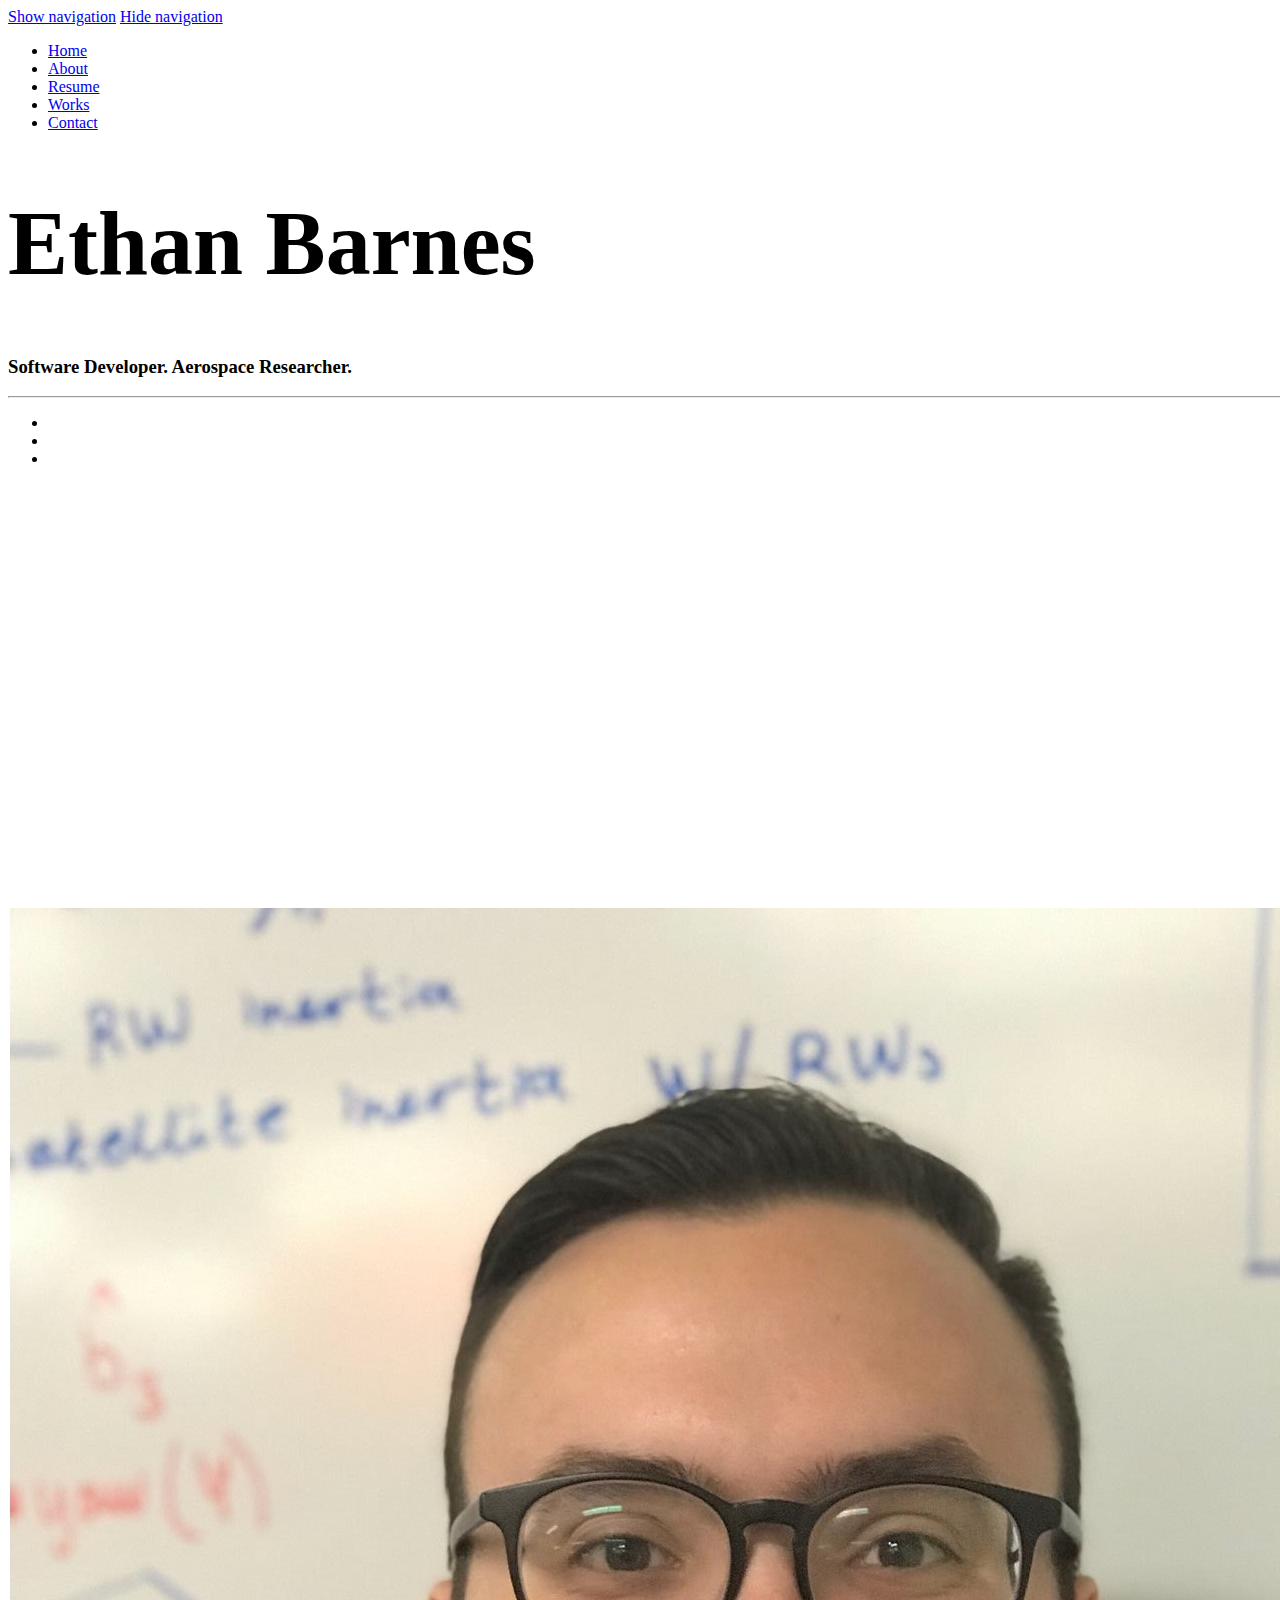
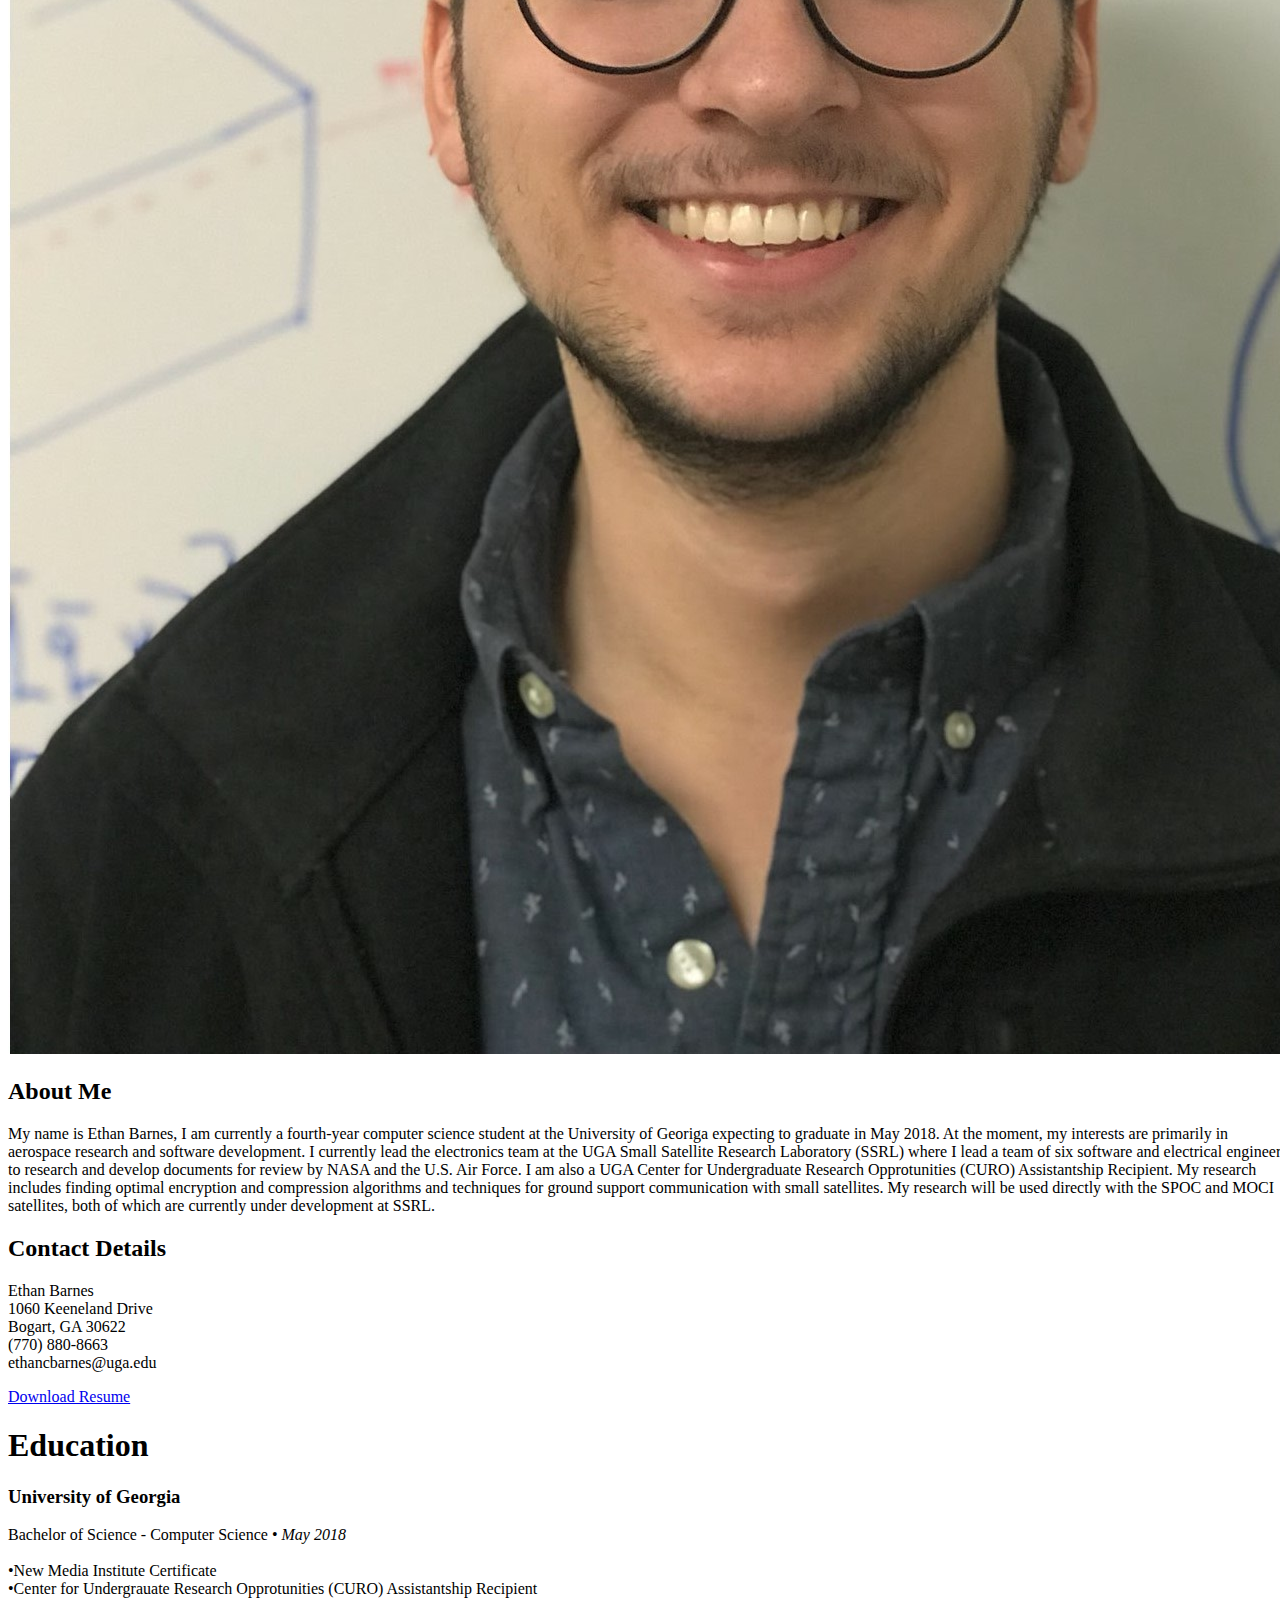
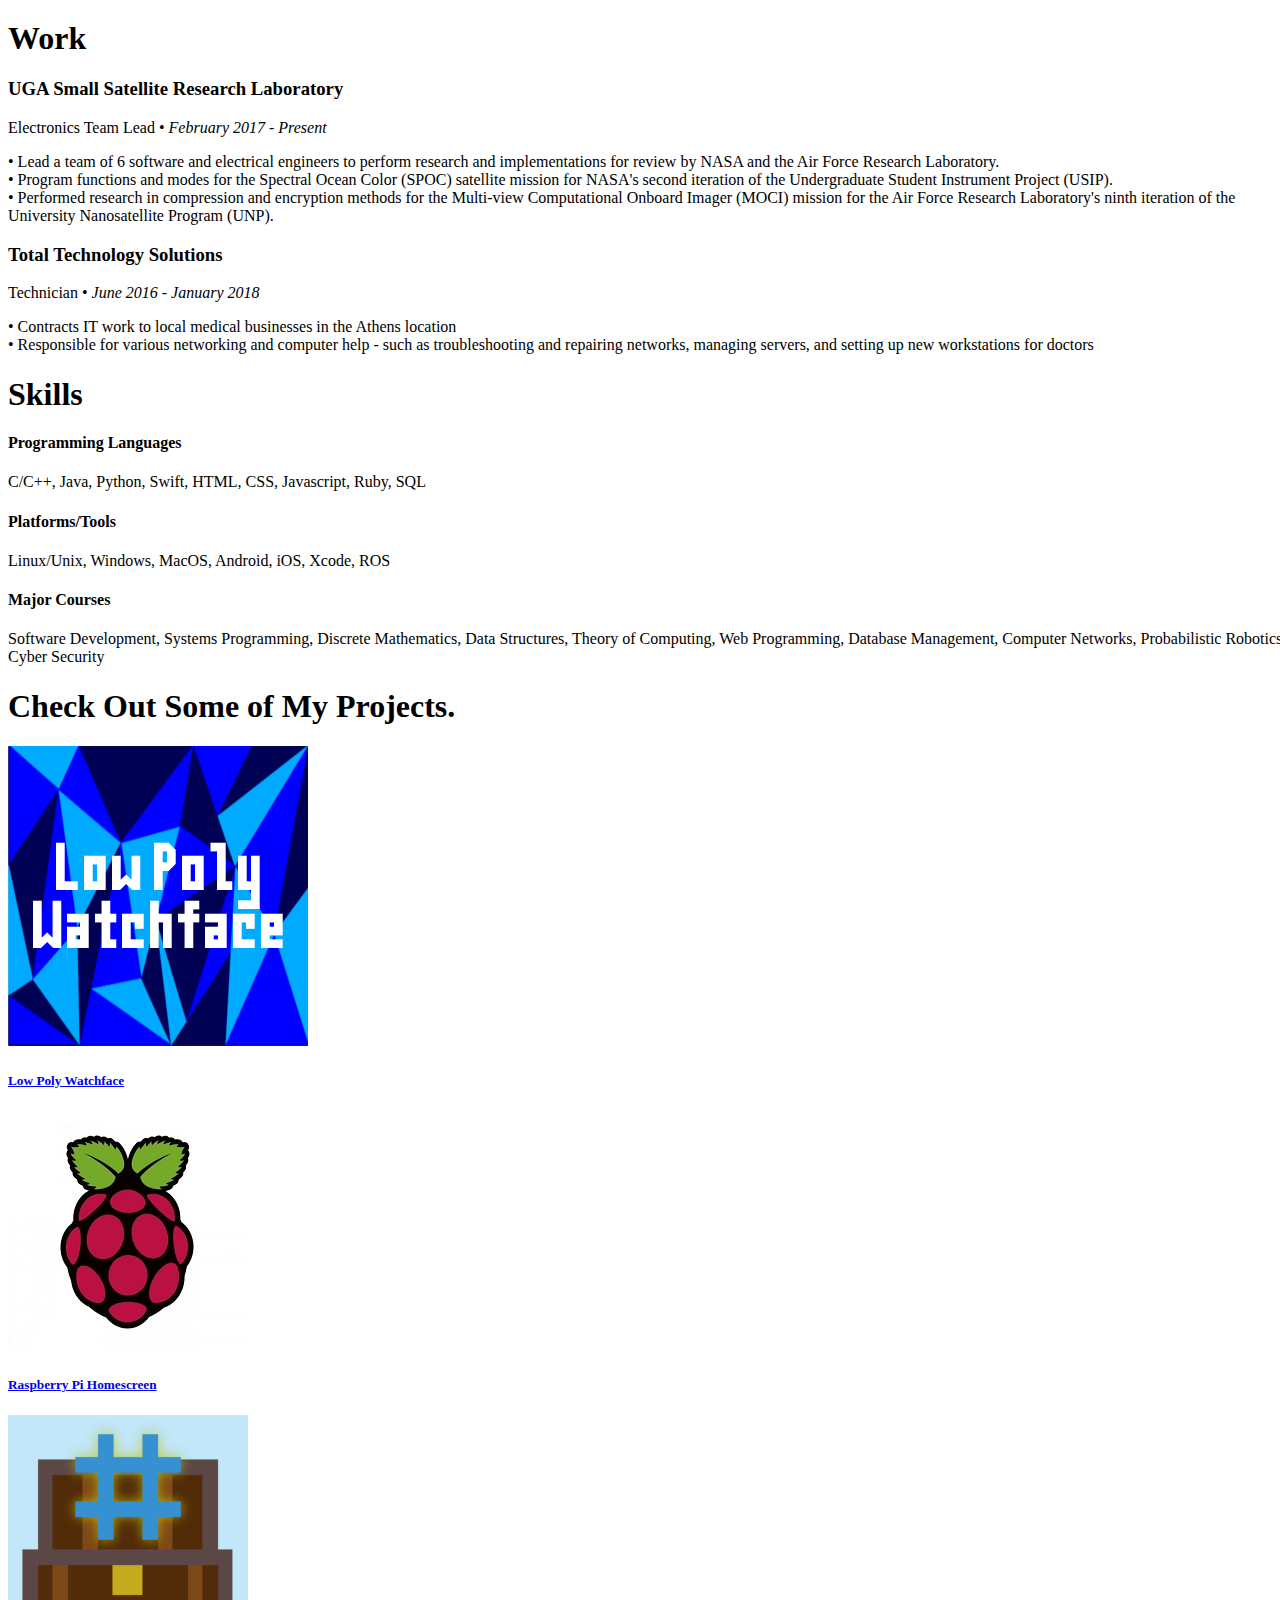
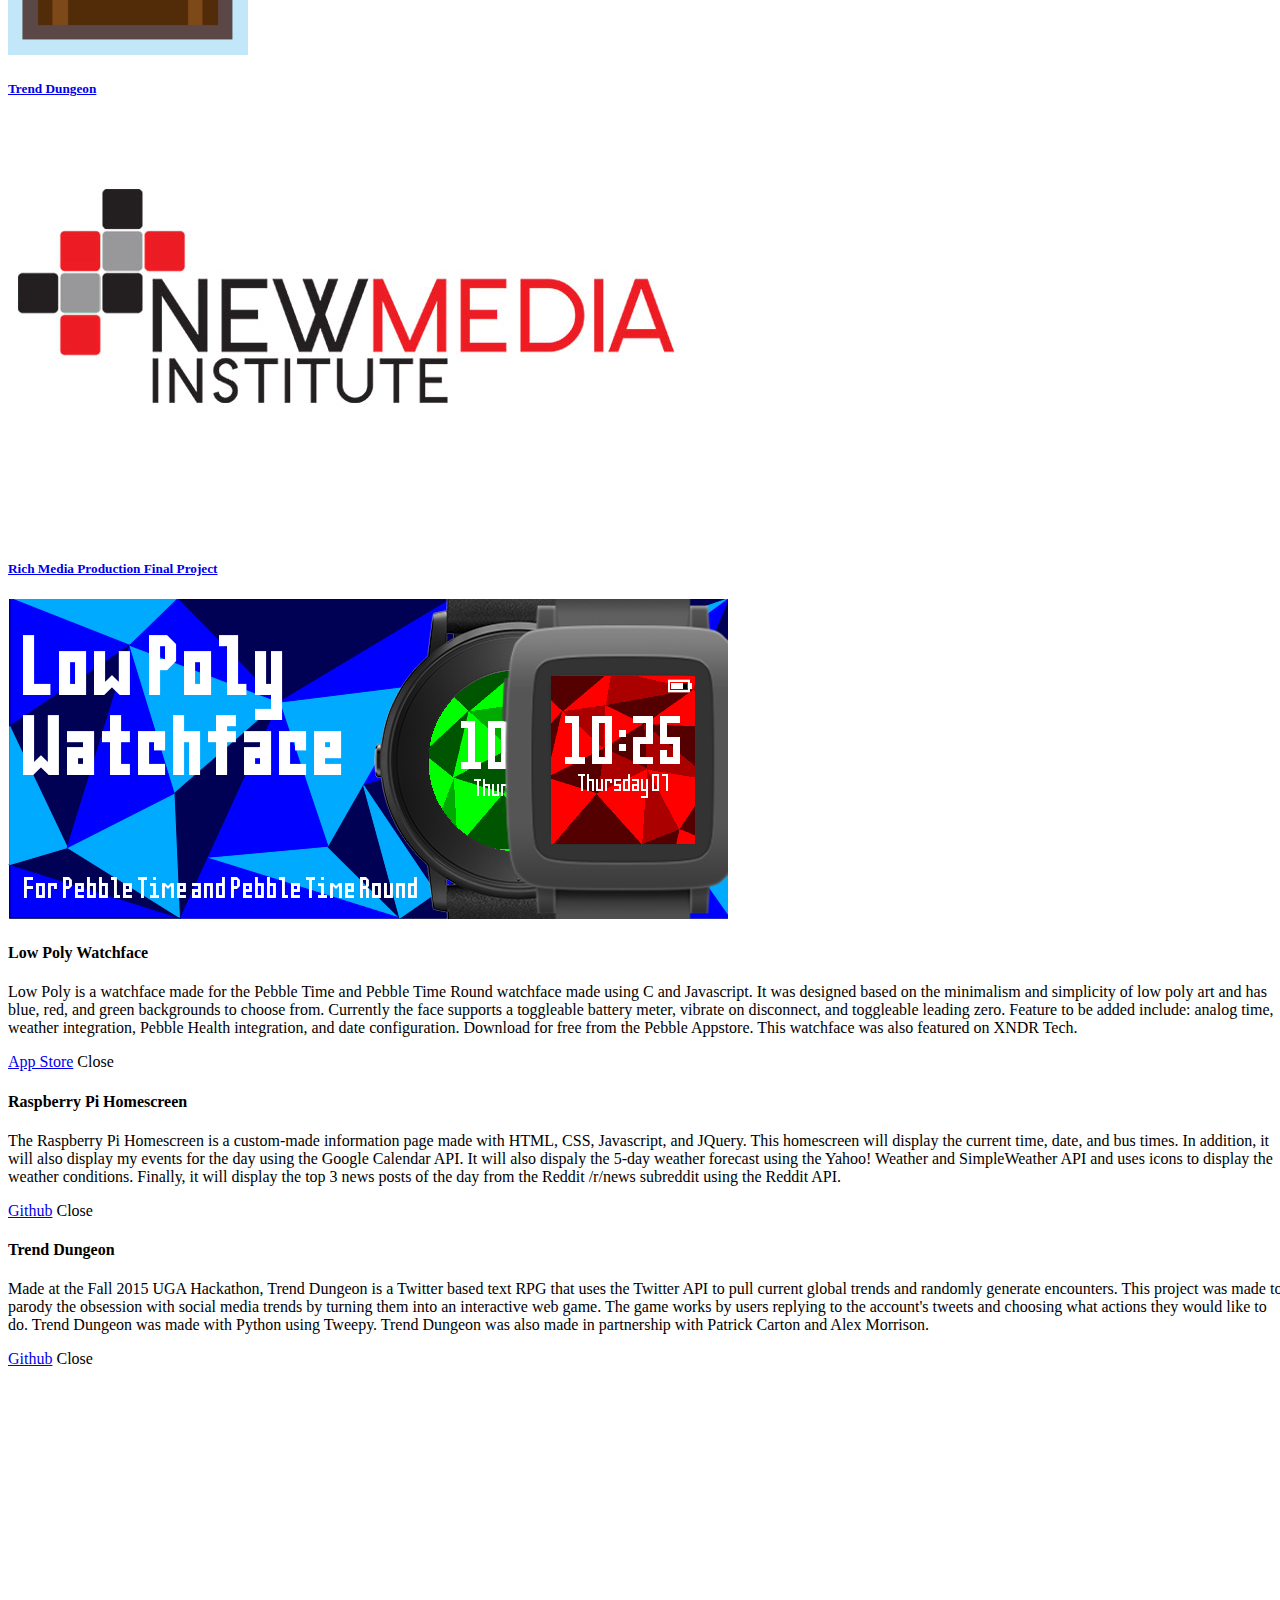
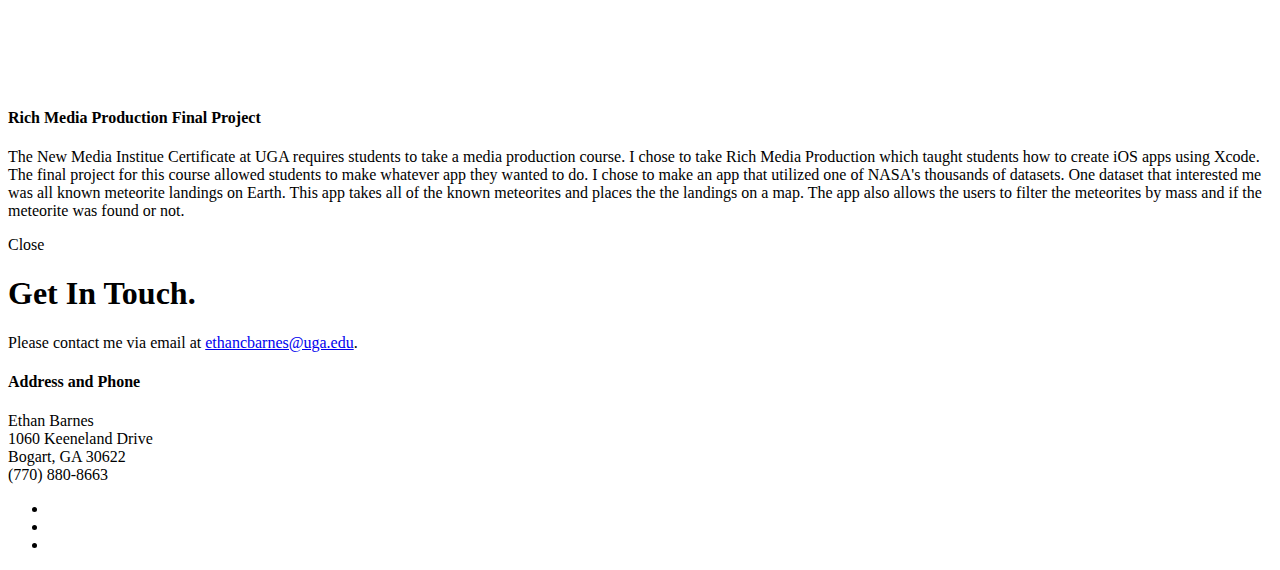
==== index.html @ 157773e0 "adding google analytics" ====
<!DOCTYPE html>
<!--[if lt IE 8 ]><html class="no-js ie ie7" lang="en"> <![endif]-->
<!--[if IE 8 ]><html class="no-js ie ie8" lang="en"> <![endif]-->
<!--[if (gte IE 8)|!(IE)]><!--><html class="no-js" lang="en"> <!--<![endif]-->
<head>
    <!-- Global site tag (gtag.js) - Google Analytics -->
    <script async src="https://www.googletagmanager.com/gtag/js?id=UA-74401027-2"></script>
    <script>
      window.dataLayer = window.dataLayer || [];
      function gtag(){dataLayer.push(arguments);}
      gtag('js', new Date());

      gtag('config', 'UA-74401027-2');

   <!--- Basic Page Needs
   ================================================== -->
   <meta charset="utf-8">
	<title>Ethan Barnes</title>
	<meta name="description" content="">
	<meta name="author" content="">

   <!-- Mobile Specific Metas
   ================================================== -->
	<meta name="viewport" content="width=device-width, initial-scale=1, maximum-scale=1">

	<!-- CSS
    ================================================== -->
   <link rel="stylesheet" href="css/default.css">
	<link rel="stylesheet" href="css/layout.css">
   <link rel="stylesheet" href="css/media-queries.css">
   <link rel="stylesheet" href="css/magnific-popup.css">

   <!-- Script
   ================================================== -->
	<script src="js/modernizr.js"></script>

</head>

<body>

   <!-- Header
   ================================================== -->
   <header id="home">

      <nav id="nav-wrap">

         <a class="mobile-btn" href="#nav-wrap" title="Show navigation">Show navigation</a>
	      <a class="mobile-btn" href="#" title="Hide navigation">Hide navigation</a>

         <ul id="nav" class="nav">
            <li class="current"><a class="smoothscroll" href="#home">Home</a></li>
            <li><a class="smoothscroll" href="#about">About</a></li>
	         <li><a class="smoothscroll" href="#resume">Resume</a></li>
            <li><a class="smoothscroll" href="#portfolio">Works</a></li>
            <li><a class="smoothscroll" href="#contact">Contact</a></li>
         </ul> <!-- end #nav -->

      </nav> <!-- end #nav-wrap -->

      <div class="row banner">
         <div class="banner-text">
            <h1 class="responsive-headline">Ethan Barnes</h1>
            <h3>Software Developer. Aerospace Researcher. </h3>
            <hr />
            <ul class="social">
               <li><a href="https://www.facebook.com/ethan.barnes.77770"><i class="fa fa-facebook"></i></a></li>
               <li><a href="https://github.com/ethancbarnes"><i class="fa fa-github"></i></a></li>
               <li><a href="https://www.linkedin.com/in/ethancbarnes/"><i class="fa fa-linkedin"></i></a></li>
            </ul>
         </div>
      </div>

      <p class="scrolldown">
         <a class="smoothscroll" href="#about"><i class="icon-down-circle"></i></a>
      </p>

   </header> <!-- Header End -->


   <!-- About Section
   ================================================== -->
   <section id="about">

      <div class="row">

         <div class="three columns">

            <img class="profile-pic"  src="images/profilepic.jpg" alt="" />

         </div>

         <div class="nine columns main-col">

            <h2>About Me</h2>

            <p>My name is Ethan Barnes, I am currently a fourth-year computer science student at the University of Georiga expecting to graduate in May 2018. At the moment, my interests are primarily in aerospace research and software development. I currently lead the electronics team at the UGA Small Satellite Research Laboratory (SSRL) where I lead a team of six software and electrical engineers to research and develop documents for review by NASA and the U.S. Air Force. I am also a UGA Center for Undergraduate Research Opprotunities (CURO)  Assistantship Recipient. My research includes finding optimal encryption and compression algorithms and techniques for ground support communication with small satellites. My research will be used directly with the SPOC and MOCI satellites, both of which are currently under development at SSRL.
            </p>

            <div class="row">

               <div class="columns contact-details">

                  <h2>Contact Details</h2>
                  <p class="address">
						   <span>Ethan Barnes</span><br>
						   <span>1060 Keeneland Drive<br>
						         Bogart, GA 30622
                     </span><br>
						   <span>(770) 880-8663</span><br>
                     <span>ethancbarnes@uga.edu</span>
					   </p>

               </div>

               <div class="columns download">
                  <p>
                     <a href="images/Barnes_Resume.pdf" class="button"><i class="fa fa-download"></i>Download Resume</a>
                  </p>
               </div>

            </div> <!-- end row -->

         </div> <!-- end .main-col -->

      </div>

   </section> <!-- About Section End-->


   <!-- Resume Section
   ================================================== -->
   <section id="resume">

      <!-- Education
      ----------------------------------------------- -->
      <div class="row education">

         <div class="three columns header-col">
            <h1><span>Education</span></h1>
         </div>

         <div class="nine columns main-col">

            <div class="row item">

               <div class="twelve columns">

                  <h3>University of Georgia</h3>
                  <p class="info">Bachelor of Science - Computer Science <span>&bull;</span> <em class="date">May 2018</em>
                      <br><br><span>&bull;</span>New Media Institute Certificate
                      <br><span>&bull;</span>Center for Undergrauate Research Opprotunities (CURO) Assistantship Recipient</p>

               </div>

            </div> <!-- item end -->

            </div> <!-- item end -->

         </div> <!-- main-col end -->

      </div> <!-- End Education -->


      <!-- Work
      ----------------------------------------------- -->
      <div class="row work">

         <div class="three columns header-col">
            <h1><span>Work</span></h1>
         </div>

         <div class="nine columns main-col">

            <div class="row item">

               <div class="twelve columns">

                  <h3>UGA Small Satellite Research Laboratory</h3>
                  <p class="info">Electronics Team Lead <span>&bull;</span> <em class="date">February 2017 - Present</em></p>

                  <p>
                  <span>&bull;</span> Lead a team of 6 software and electrical engineers to perform research and implementations for review by NASA and the Air Force Research Laboratory.<br />
                  <span>&bull;</span> Program functions and modes for the Spectral Ocean Color (SPOC) satellite mission for NASA's second iteration of the Undergraduate Student Instrument Project (USIP).<br />
                  <span>&bull;</span> Performed research in compression and encryption methods for the Multi-view Computational Onboard Imager (MOCI) mission for the Air Force Research Laboratory's ninth iteration of the University Nanosatellite Program (UNP).<br />
                  </p>

               </div>

            </div> <!-- item end -->

            <div class="row item">

               <div class="twelve columns">

                  <h3>Total Technology Solutions</h3>
                  <p class="info">Technician <span>&bull;</span> <em class="date">June 2016 - January 2018</em></p>

                  <p>
                  <span>&bull;</span> Contracts IT work to local medical businesses in the Athens location<br />
                  <span>&bull;</span> Responsible for various networking and computer help - such as troubleshooting and repairing networks, managing servers, and setting up new workstations for doctors<br />
                  </p>

               </div>

            </div> <!-- item end -->

         </div> <!-- main-col end -->

      </div> <!-- End Work -->


      <!-- Skills
      ----------------------------------------------- -->
      <div class="row skill">

         <div class="three columns header-col">
            <h1><span>Skills</span></h1>
         </div>

         <div class="nine columns main-col">
             
             <h4>Programming Languages</h4>
             <p>C/C++, Java, Python, Swift, HTML, CSS, Javascript, Ruby, SQL</p>
             
             <h4>Platforms/Tools</h4>
             <p>Linux/Unix, Windows, MacOS, Android, iOS, Xcode, ROS</p>
             
             <h4>Major Courses</h4>
             <p>Software Development, Systems Programming, Discrete Mathematics, Data Structures, Theory of Computing, Web Programming, Database Management, Computer Networks, Probabilistic Robotics, Cyber Security</p>
             
          </div> <!-- main-col end -->

      </div> <!-- End skills -->

   </section> <!-- Resume Section End-->


   <!-- Portfolio Section
   ================================================== -->
   <section id="portfolio">

      <div class="row">

         <div class="twelve columns collapsed">

            <h1>Check Out Some of My Projects.</h1>

            <!-- portfolio-wrapper -->
            <div id="portfolio-wrapper" class="bgrid-quarters s-bgrid-thirds cf">
                
                               <div class="columns portfolio-item">
                  <div class="item-wrap">

                     <a href="#modal-01" title="">
                        <img alt="" src="images/portfolio/lowpolyface.png">
                        <div class="overlay">
                           <div class="portfolio-item-meta">
          					      <h5>Low Poly Watchface</h5>
          					   </div>
                        </div>
                        <div class="link-icon"><i class="icon-plus"></i></div>
                     </a>

                  </div>
          		</div> <!-- item end -->

               <div class="columns portfolio-item">
                  <div class="item-wrap">

                     <a href="#modal-02" title="">
                        <img alt="" src="images/portfolio/raspberrypi.jpg">
                        <div class="overlay">
                           <div class="portfolio-item-meta">
          					      <h5>Raspberry Pi Homescreen</h5>
          					   </div>
                        </div>
                        <div class="link-icon"><i class="icon-plus"></i></div>
                     </a>

                  </div>
          		</div> <!-- item end -->

          	   <div class="columns portfolio-item">
                  <div class="item-wrap">

                     <a href="#modal-03" title="">
                        <img alt="" src="images/portfolio/trenddungeon.png">
                        <div class="overlay">
                           <div class="portfolio-item-meta">
          					      <h5>Trend Dungeon</h5>
          		           </div>
                        </div>
                        <div class="link-icon"><i class="icon-plus"></i></div>
                     </a>

                  </div>
          		</div> <!-- item end -->
                
                <div class="columns portfolio-item">
                  <div class="item-wrap">

                     <a href="#modal-04" title="">
                        <img alt="" src="images/portfolio/nmi.jpg">
                        <div class="overlay">
                           <div class="portfolio-item-meta">
          					      <h5>Rich Media Production Final Project</h5>
          		           </div>
                        </div>
                        <div class="link-icon"><i class="icon-plus"></i></div>
                     </a>

                  </div>
          		</div> <!-- item end -->

            </div> <!-- portfolio-wrapper end -->

         </div> <!-- twelve columns end -->


         <!-- Modal Popup
	      --------------------------------------------------------------- -->

         <div id="modal-01" class="popup-modal mfp-hide">

		      <img class="scale-with-grid" src="images/portfolio/modals/m-lowpolyface.png" alt="" />

		      <div class="description-box">
			      <h4>Low Poly Watchface</h4>
			      <p>Low Poly is a watchface made for the Pebble Time and Pebble Time Round watchface made using C and Javascript. It was designed based on the minimalism and simplicity of low poly art and has blue, red, and green backgrounds to choose from. Currently the face supports a toggleable battery meter, vibrate on disconnect, and toggleable leading zero. Feature to be added include: analog time, weather integration, Pebble Health integration, and date configuration. Download for free from the Pebble Appstore. This watchface was also featured on XNDR Tech.</p>
		      </div>

            <div class="link-box">
               <a href="https://apps.getpebble.com/en_US/application/5707646961753a9caa00001b?dev_settings=true&native=false">App Store</a>
		       <a class="popup-modal-dismiss">Close</a>
            </div>

	      </div><!-- modal-01 End -->

         <div id="modal-02" class="popup-modal mfp-hide">

		      <div class="description-box">
			      <h4>Raspberry Pi Homescreen</h4>
			      <p>The Raspberry Pi Homescreen is a custom-made information page made with HTML, CSS, Javascript, and JQuery. This homescreen will display the current time, date, and bus times. In addition, it will also display my events for the day using the Google Calendar API. It will also dispaly the 5-day weather forecast using the Yahoo! Weather and SimpleWeather API and uses icons to display the weather conditions. Finally, it will display the top 3 news posts of the day from the Reddit /r/news subreddit using the Reddit API.</p>
		      </div>

            <div class="link-box">
               <a href="https://github.com/ethancbarnes/Pi-Homescreen">Github</a>
		         <a class="popup-modal-dismiss">Close</a>
            </div>

	      </div><!-- modal-02 End -->

         <div id="modal-03" class="popup-modal mfp-hide">

		      <div class="description-box">
			      <h4>Trend Dungeon</h4>
			      <p>Made at the Fall 2015 UGA Hackathon, Trend Dungeon is a Twitter based text RPG that uses the Twitter API to pull current global trends and randomly generate encounters. This project was made to parody the obsession with social media trends by turning them into an interactive web game. The game works by users replying to the account's tweets and choosing what actions they would like to do. Trend Dungeon was made with Python using Tweepy. Trend Dungeon was also made in partnership with Patrick Carton and Alex Morrison.</p>
		      </div>

            <div class="link-box">
               <a href="https://github.com/a-morrison/TrendDungeon">Github</a>
		         <a class="popup-modal-dismiss">Close</a>
            </div>

	      </div><!-- modal-03 End -->
          
          <div id="modal-04" class="popup-modal mfp-hide">

		      <iframe class="video" width="550" height="315" src="https://www.youtube.com/embed/wtNmNf1logw" frameborder="0" gesture="media" allow="encrypted-media" allowfullscreen></iframe>

		      <div class="description-box">
			      <h4>Rich Media Production Final Project</h4>
			      <p>The New Media Institue Certificate at UGA requires students to take a media production course. I chose to take Rich Media Production which taught students how to create iOS apps using Xcode. The final project for this course allowed students to make whatever app they wanted to do. I chose to make an app that utilized one of NASA's thousands of datasets. One dataset that interested me was all known meteorite landings on Earth. This app takes all of the known meteorites and places the the landings on a map. The app also allows the users to filter the meteorites by mass and if the meteorite was found or not.</p>
		      </div>

            <div class="link-box">
		       <a class="popup-modal-dismiss">Close</a>
            </div>

	      </div><!-- modal-04 End -->

      </div> <!-- row End -->

   </section> <!-- Portfolio Section End-->

   <!-- Contact Section
   ================================================== -->
   <section id="contact">

         <div class="row section-head">

            <div class="two columns header-col">

               <h1><span>Get In Touch.</span></h1>

            </div>

            <div class="ten columns">

                  <p class="lead">Please contact me via email at <a href="mailto:someone@example.com" target="_top">ethancbarnes@uga.edu</a>.</p>

            </div>

         </div>

         <div class="row">

            <div class="eight columns">
                
                					   <h4>Address and Phone</h4>
					   <p class="address">
						   Ethan Barnes<br>
						   1060 Keeneland Drive <br>
						   Bogart, GA 30622<br>
						   <span>(770) 880-8663</span>
					   </p>
                
                

               <!-- form
               <form action="" method="post" id="contactForm" name="contactForm">
					<fieldset>

                  <div>
						   <label for="contactName">Name <span class="required">*</span></label>
						   <input type="text" value="" size="35" id="contactName" name="contactName">
                  </div>

                  <div>
						   <label for="contactEmail">Email <span class="required">*</span></label>
						   <input type="text" value="" size="35" id="contactEmail" name="contactEmail">
                  </div>

                  <div>
						   <label for="contactSubject">Subject</label>
						   <input type="text" value="" size="35" id="contactSubject" name="contactSubject">
                  </div>

                  <div>
                     <label for="contactMessage">Message <span class="required">*</span></label>
                     <textarea cols="50" rows="15" id="contactMessage" name="contactMessage"></textarea>
                  </div>

                  <div>
                     <button class="submit">Submit</button>
                     <span id="image-loader">
                        <img alt="" src="images/loader.gif">
                     </span>
                  </div>

					</fieldset>
				   </form> <!-- Form End -->

               <!-- contact-warning 
               <div id="message-warning"> Error boy</div>
               <!-- contact-success 
				   <div id="message-success">
                  <i class="fa fa-check"></i>Your message was sent, thank you!<br>
				   </div>-->

            </div>


            <aside class="four columns footer-widgets">

              <!-- <div class="widget widget_contact">

					   <h4>Address and Phone</h4>
					   <p class="address">
						   Ethan Barnes<br>
						   1060 Keeneland Drive <br>
						   Bogart, GA 30622<br>
						   <span>(770) 880-8663</span>
					   </p>

				   </div>-->

            </aside>

      </div>

   </section> <!-- Contact Section End-->


   <!-- footer
   ================================================== -->
   <footer>

      <div class="row">

         <div class="twelve columns">

            <ul class="social-links">
               <li><a href="https://www.facebook.com/ethan.barnes.77770"><i class="fa fa-facebook"></i></a></li>
               <li><a href="https://github.com/ethancbarnes"><i class="fa fa-github"></i></a></li>
               <li><a href="https://www.linkedin.com/in/ethancbarnes/"><i class="fa fa-linkedin"></i></a></li>
            </ul>

         </div>

         <div id="go-top"><a class="smoothscroll" title="Back to Top" href="#home"><i class="icon-up-open"></i></a></div>

      </div>

   </footer> <!-- Footer End-->

   <!-- Java Script
   ================================================== -->
   <script src="http://ajax.googleapis.com/ajax/libs/jquery/1.10.2/jquery.min.js"></script>
   <script>window.jQuery || document.write('<script src="js/jquery-1.10.2.min.js"><\/script>')</script>
   <script type="text/javascript" src="js/jquery-migrate-1.2.1.min.js"></script>

   <script src="js/jquery.flexslider.js"></script>
   <script src="js/waypoints.js"></script>
   <script src="js/jquery.fittext.js"></script>
   <script src="js/magnific-popup.js"></script>
   <script src="js/init.js"></script>

</body>

</html>
---- css/default.css ----
/*
=====================================================================
*   Ceevee v1.0 Default Stylesheet
*   url: styleshout.com
*   03-17-2014
=====================================================================

TOC:
a. Webfonts and Icon fonts
b. Reset
c. Default Styles
   1. Basic
   2. Typography
   3. Links
   4. Images
   5. Buttons
   6. Forms
d. Grid
e. Others
   1. Clearing
   2. Misc

=====================================================================  */

/* ------------------------------------------------------------------ */
/* a. Webfonts and Icon fonts
 ------------------------------------------------------------------ */

@import url("fonts.css");
@import url("fontello/css/fontello.css");
@import url("font-awesome/css/font-awesome.min.css");

/* ------------------------------------------------------------------
/* b. Reset
      Adapted from:
      Normalize.css - https://github.com/necolas/normalize.css/
      HTML5 Doctor Reset - html5doctor.com/html-5-reset-stylesheet/
/* ------------------------------------------------------------------ */

html, body, div, span, object, iframe,
h1, h2, h3, h4, h5, h6, p, blockquote, pre,
abbr, address, cite, code,
del, dfn, em, img, ins, kbd, q, samp,
small, strong, sub, sup, var,
b, i,
dl, dt, dd, ol, ul, li,
fieldset, form, label, legend,
table, caption, tbody, tfoot, thead, tr, th, td,
article, aside, canvas, details, figcaption, figure,
footer, header, hgroup, menu, nav, section, summary,
time, mark, audio, video {
   margin: 0;
   padding: 0;
   border: 0;
   outline: 0;
   font-size: 100%;
   vertical-align: baseline;
   background: transparent;
}

article,aside,details,figcaption,figure,
footer,header,hgroup,menu,nav,section {
   display: block;
}

audio,
canvas,
video {
   display: inline-block;
}

audio:not([controls]) {
   display: none;
   height: 0;
}

[hidden] { display: none; }

code, kbd, pre, samp {
   font-family: monospace, serif;
   font-size: 1em;
}

pre {
   white-space: pre;
   white-space: pre-wrap;
   word-wrap: break-word;
}

blockquote, q { quotes: &#8220 &#8220; }

blockquote:before, blockquote:after,
q:before, q:after {
   content: '';
   content: none;
}

ins {
   background-color: #ff9;
   color: #000;
   text-decoration: none;
}

mark {
   background-color: #A7F4F6;
   color: #555;
}

del { text-decoration: line-through; }

abbr[title], dfn[title] {
   border-bottom: 1px dotted;
   cursor: help;
}

table {
   border-collapse: collapse;
   border-spacing: 0;
}


/* ------------------------------------------------------------------ */
/* c. Default and Basic Styles
      Adapted from:
      Skeleton CSS Framework - http://www.getskeleton.com/
      Typeplate Typographic Starter Kit - http://typeplate.com/
/* ------------------------------------------------------------------ */

/*  1. Basic  ------------------------------------------------------- */

*,
*:before,
*:after {
   -moz-box-sizing: border-box;
   -webkit-box-sizing: border-box;
   box-sizing: border-box;
}

html {
   font-size: 62.5%;
   -webkit-font-smoothing: antialiased;
}

body {
   background: #fff;
   font-family: 'opensans-regular', sans-serif;
   font-weight: normal;
   font-size: 15px;
   line-height: 30px;
	color: #838C95;

   -webkit-font-smoothing: antialiased; /* Fix for webkit rendering */
	-webkit-text-size-adjust: 100%;
}

/*  2. Typography
       Vertical rhythm with leading derived from 6
--------------------------------------------------------------------- */

h1, h2, h3, h4, h5, h6 {
   color: #313131;
	font-family: 'opensans-bold', sans-serif;
   font-weight: normal;
}
h1 a, h2 a, h3 a, h4 a, h5 a, h6 a { font-weight: inherit; }
h1 { font-size: 38px; line-height: 42px; margin-bottom: 12px; letter-spacing: -1px; }
h2 { font-size: 28px; line-height: 36px; margin-bottom: 6px; }
h3 { font-size: 22px; line-height: 30px; margin-bottom: 12px; }
h4 { font-size: 20px; line-height: 30px; margin-bottom: 6px; }
h5 { font-size: 18px; line-height: 30px; }
h6 { font-size: 14px; line-height: 30px; }
.subheader { }

p { margin: 0 0 30px 0; }
p img { margin: 0; }
p.lead {
   font: 19px/36px 'opensans-light', sans-serif;
   margin-bottom: 18px;
}

/* for 'em' and 'strong' tags, font-size and line-height should be same with
the body tag due to rendering problems in some browsers */
em { font: 15px/30px 'opensans-italic', sans-serif; }
strong, b { font: 15px/30px 'opensans-bold', sans-serif; }
small { font-size: 11px; line-height: inherit; }

/*	Blockquotes */
blockquote {
   margin: 30px 0px;
   padding-left: 40px;
   position: relative;
}
blockquote:before {
   content: "\201C";
   opacity: 0.45;
   font-size: 80px;
   line-height: 0px;
   margin: 0;
   font-family: arial, sans-serif;

   position: absolute;
   top:  30px;
	left: 0;
}
blockquote p {
   font-family: 'librebaskerville-italic', serif;
   padding: 0;
   font-size: 18px;
   line-height: 36px;
}
blockquote cite {
   display: block;
   font-size: 12px;
   font-style: normal;
   line-height: 18px;
}
blockquote cite:before { content: "\2014 \0020"; }
blockquote cite a,
blockquote cite a:visited { color: #8B9798; border: none }

/* ---------------------------------------------------------------------
/*  Pull Quotes Markup
/*
    <aside class="pull-quote">
		<blockquote>
			<p></p>
		</blockquote>
	 </aside>
/*
/* --------------------------------------------------------------------- */
.pull-quote {
   position: relative;
	padding: 18px 30px 18px 0px;
}
.pull-quote:before,
.pull-quote:after {
	height: 1em;
	opacity: 0.45;
	position: absolute;
	font-size: 80px;
   font-family: Arial, Sans-Serif;
}
.pull-quote:before {
	content: "\201C";
	top:  33px;
	left: 0;
}
.pull-quote:after {
	content: '\201D';
	bottom: -33px;
	right: 0;
}
.pull-quote blockquote {
   margin: 0;
}
.pull-quote blockquote:before {
   content: none;
}

/* Abbreviations */
abbr {
   font-family: 'opensans-bold', sans-serif;
	font-variant: small-caps;
	text-transform: lowercase;
   letter-spacing: .5px;
	color: gray;
}
abbr:hover { cursor: help; }

/* drop cap */
.drop-cap:first-letter {
	float: left;
	margin: 0;
	padding: 14px 6px 0 0;
	font-size: 84px;
	font-family: /* Copperplate */ 'opensans-bold', sans-serif;
   line-height: 60px;
	text-indent: 0;
	background: transparent;
	color: inherit;
}

hr { border: solid #E3E3E3; border-width: 1px 0 0; clear: both; margin: 11px 0 30px; height: 0; }


/*  3. Links  ------------------------------------------------------- */

a, a:visited {
   text-decoration: none;
   outline: 0;
   color: #11ABB0;

   -webkit-transition: color .3s ease-in-out;
   -moz-transition: color .3s ease-in-out;
   -o-transition: color .3s ease-in-out;
   transition: color .3s ease-in-out;
}
a:hover, a:focus { color: #313131; }
p a, p a:visited { line-height: inherit; }


/*  4. List  --------------------------------------------------------- */

ul, ol { margin-bottom: 24px; margin-top: 12px; }
ul { list-style: none outside; }
ol { list-style: decimal; }
ol, ul.square, ul.circle, ul.disc { margin-left: 30px; }
ul.square { list-style: square outside; }
ul.circle { list-style: circle outside; }
ul.disc { list-style: disc outside; }
ul ul, ul ol,
ol ol, ol ul { margin: 6px 0 6px 30px; }
ul ul li, ul ol li,
ol ol li, ol ul li { margin-bottom: 6px; }
li { line-height: 18px; margin-bottom: 12px; }
ul.large li { }
li p { }

/* ---------------------------------------------------------------------
/*  Stats Tab Markup

    <ul class="stats-tabs">
		<li><a href="#">[value]<b>[name]</b></a></li>
	 </ul>

    Extend this object into your markup.
/*
/* --------------------------------------------------------------------- */
.stats-tabs {
   padding: 0;
   margin: 24px 0;
}
.stats-tabs li {
	display: inline-block;
	margin: 0 10px 18px 0;
	padding: 0 10px 0 0;
	border-right: 1px solid #ccc;
}
.stats-tabs li:last-child {
	margin: 0;
	padding: 0;
	border: none;
}
.stats-tabs li a {
	display: inline-block;
	font-size: 22px;
	font-family: 'opensans-bold', sans-serif;
   border: none;
   color: #313131;
}
.stats-tabs li a:hover {
   color:#11ABB0;
}
.stats-tabs li a b {
	display: block;
	margin: 6px 0 0 0;
	font-size: 13px;
	font-family: 'opensans-regular', sans-serif;
   color: #8B9798;
}

/* definition list */
dl { margin: 12px 0; }
dt { margin: 0; color:#11ABB0; }
dd { margin: 0 0 0 20px; }

/* Lining Definition Style Markup */
.lining dt,
.lining dd {
	display: inline;
	margin: 0;
}
.lining dt + dt:before,
.lining dd + dt:before {
	content: "\A";
	white-space: pre;
}
.lining dd + dd:before {
	content: ", ";
}
.lining dd:before {
	content: ": ";
	margin-left: -0.2em;
}

/* Dictionary Definition Style Markup */
.dictionary-style dt {
	display: inline;
	counter-reset: definitions;
}
.dictionary-style dt + dt:before {
	content: ", ";
	margin-left: -0.2em;
}
.dictionary-style dd {
	display: block;
	counter-increment: definitions;
}
.dictionary-style dd:before {
	content: counter(definitions, decimal) ". ";
}

/* Pagination */
.pagination {
   margin: 36px auto;
   text-align: center;
}
.pagination ul li {
   display: inline-block;
   margin: 0;
   padding: 0;
}
.pagination .page-numbers {
   font: 15px/18px 'opensans-bold', sans-serif;
   display: inline-block;
   padding: 6px 10px;
   margin-right: 3px;
   margin-bottom: 6px;
	color: #6E757C;
	background-color: #E6E8EB;

	-webkit-transition: all 200ms ease-in-out;
	-moz-transition: all 200ms ease-in-out;
	-o-transition: all 200ms ease-in-out;
	-ms-transition: all 200ms ease-in-out;
	transition: all 200ms ease-in-out;

   -moz-border-radius: 3px;
   -webkit-border-radius: 3px;
   -khtml-border-radius: 3px;
	border-radius: 3px;
}
.pagination .page-numbers:hover {
   background: #838A91;
   color: #fff;
}
.pagination .current,
.pagination .current:hover {
   background-color: #11ABB0;
   color: #fff;
}
.pagination .inactive,
.pagination .inactive:hover {
   background-color: #E6E8EB;
	color: #A9ADB2;
}
.pagination .prev, .pagination .next {}

/*  5. Images  --------------------------------------------------------- */

img {
   max-width: 100%;
   height: auto;
}
img.pull-right { margin: 12px 0px 0px 18px; }
img.pull-left { margin: 12px 18px 0px 0px; }

/*  6. Buttons  --------------------------------------------------------- */

.button,
.button:visited,
button,
input[type="submit"],
input[type="reset"],
input[type="button"] {
   font: 16px/30px 'opensans-bold', sans-serif;
   background: #11ABB0;
   display: inline-block;
	text-decoration: none;
   letter-spacing: 0;
   color: #fff;
	padding: 12px 20px;
	margin-bottom: 18px;
   border: none;
   cursor: pointer;
   height: auto;

   -webkit-transition: all .2s ease-in-out;
	-moz-transition: all .2s ease-in-out;
	-o-transition: all .2s ease-in-out;
	-ms-transition: all .2s ease-in-out;
	transition: all .2s ease-in-out;

   -moz-border-radius: 3px;
   -webkit-border-radius: 3px;
   -khtml-border-radius: 3px;
   border-radius: 3px;
}

.button:hover,
button:hover,
input[type="submit"]:hover,
input[type="reset"]:hover,
input[type="button"]:hover {
   background: #3d4145;
   color: #fff;
}

.button:active,
button:active,
input[type="submit"]:active,
input[type="reset"]:active,
input[type="button"]:active {
   background: #3d4145;
   color: #fff;
}

.button.full-width,
button.full-width,
input[type="submit"].full-width,
input[type="reset"].full-width,
input[type="button"].full-width {
	width: 100%;
	padding-left: 0 !important;
	padding-right: 0 !important;
	text-align: center;
}

/* Fix for odd Mozilla border & padding issues */
button::-moz-focus-inner,
input::-moz-focus-inner {
    border: 0;
    padding: 0;
}


/*  7. Forms  --------------------------------------------------------- */

form { margin-bottom: 24px; }
fieldset { margin-bottom: 24px; }

input[type="text"],
input[type="password"],
input[type="email"],
textarea,
select {
   display: block;
   padding: 18px 15px;
   margin: 0 0 24px 0;
   border: 0;
   outline: none;
   vertical-align: middle;
   min-width: 225px;
	max-width: 100%;
   font-size: 15px;
   line-height: 24px;
	color: #647373;
	background: #D3D9D9;

}

/* select { padding: 0;
   width: 220px;
   } */

input[type="text"]:focus,
input[type="password"]:focus,
input[type="email"]:focus,
textarea:focus {
   color: #B3B7BC;
	background-color: #3d4145;
}

textarea { min-height: 220px; }

label,
legend {
   font: 16px/24px 'opensans-bold', sans-serif;
	margin: 12px 0;
   color: #3d4145;
   display: block;
}
label span,
legend span {
	color: #8B9798;
   font: 14px/24px 'opensans-regular', sans-serif;
}

input[type="checkbox"],
input[type="radio"] {
    font-size: 15px;
    color: #737373;
}

input[type="checkbox"] { display: inline; }

/* ------------------------------------------------------------------ */
/* d. Grid
---------------------------------------------------------------------
   gutter = 40px.
/* ------------------------------------------------------------------ */

/* default
--------------------------------------------------------------- */
.row {
   width: 96%;
   max-width: 1020px;
   margin: 0 auto;
}
/* fixed width for IE8 */
.ie .row { width: 1000px ; }

.narrow .row { max-width: 980px; }

.row .row { width: auto; max-width: none; margin: 0 -20px; }

/* row clearing */
.row:before,
.row:after {
    content: " ";
    display: table;
}
.row:after {
    clear: both;
}

.column, .columns {
   position: relative;
   padding: 0 20px;
   min-height: 1px;
   float: left;
}
.column.centered, .columns.centered  {
    float: none;
    margin: 0 auto;
}

/* removed gutters */
.row.collapsed > .column,
.row.collapsed > .columns,
.column.collapsed, .columns.collapsed  { padding: 0; }

[class*="column"] + [class*="column"]:last-child { float: right; }
[class*="column"] + [class*="column"].end { float: right; }

/* column widths */
.row .one         { width: 8.33333%; }
.row .two         { width: 16.66667%; }
.row .three       { width: 25%; }
.row .four        { width: 33.33333%; }
.row .five        { width: 41.66667%; }
.row .six         { width: 50%; }
.row .seven       { width: 58.33333%; }
.row .eight       { width: 66.66667%; }
.row .nine        { width: 75%; }
.row .ten         { width: 83.33333%; }
.row .eleven      { width: 91.66667%; }
.row .twelve      { width: 100%; }

/* Offsets */
.row .offset-1    { margin-left: 8.33333%; }
.row .offset-2    { margin-left: 16.66667%; }
.row .offset-3    { margin-left: 25%; }
.row .offset-4    { margin-left: 33.33333%; }
.row .offset-5    { margin-left: 41.66667%; }
.row .offset-6    { margin-left: 50%; }
.row .offset-7    { margin-left: 58.33333%; }
.row .offset-8    { margin-left: 66.66667%; }
.row .offset-9    { margin-left: 75%; }
.row .offset-10   { margin-left: 83.33333%; }
.row .offset-11   { margin-left: 91.66667%; }

/* Push/Pull */
.row .push-1      { left: 8.33333%; }
.row .pull-1      { right: 8.33333%; }
.row .push-2      { left: 16.66667%; 	}
.row .pull-2      { right: 16.66667%; }
.row .push-3      { left: 25%; }
.row .pull-3      { right: 25%;	}
.row .push-4      { left: 33.33333%; }
.row .pull-4      { right: 33.33333%; }
.row .push-5      { left: 41.66667%; }
.row .pull-5      { right: 41.66667%; }
.row .push-6      { left: 50%; }
.row .pull-6      { right: 50%; }
.row .push-7      { left: 58.33333%; }
.row .pull-7      { right: 58.33333%; }
.row .push-8      { left: 66.66667%; 	}
.row .pull-8      { right: 66.66667%; }
.row .push-9      { left: 75%; }
.row .pull-9      { right: 75%; }
.row .push-10     { left: 83.33333%; }
.row .pull-10     { right: 83.33333%; }
.row .push-11     { left: 91.66667%; }
.row .pull-11     { right: 91.66667%; }

/* block grids
--------------------------------------------------------------------- */
.bgrid-sixths [class*="column"]   { width: 16.66667%; }
.bgrid-quarters [class*="column"] { width: 25%; }
.bgrid-thirds [class*="column"]   { width: 33.33333%; }
.bgrid-halves [class*="column"]   { width: 50%; }

[class*="bgrid"] [class*="column"] + [class*="column"]:last-child { float: left; }

/* Left clearing for block grid columns - columns that changes width in
different screen sizes. Allows columns with different heights to align
properly.
--------------------------------------------------------------------- */
.first { clear: left; }   /* first column in default screen */
.s-first { clear: none; } /* first column in smaller screens */

/* smaller screens
--------------------------------------------------------------- */
@media only screen and (max-width: 900px) {

   /* block grids on small screens */
   .s-bgrid-sixths [class*="column"]   { width: 16.66667%; }
   .s-bgrid-quarters [class*="column"] { width: 25%; }
   .s-bgrid-thirds [class*="column"]   { width: 33.33333%; }
   .s-bgrid-halves [class*="column"]   { width: 50%; }

   /* block grids left clearing */
   .first { clear: none; }
   .s-first { clear: left; }

}

/* mobile wide/smaller tablets
--------------------------------------------------------------- */
@media only screen and (max-width: 767px) {

   .row {
	   width: 460px;
	   margin: 0 auto;
      padding: 0;
	}
   .column, .columns {
	   width: auto !important;
	   float: none;
	   margin-left: 0;
	   margin-right: 0;
      padding: 0 30px;
   }
   .row .row { width: auto; max-width: none; margin: 0 -30px; }

   [class*="column"] + [class*="column"]:last-child { float: none; }
   [class*="bgrid"] [class*="column"] + [class*="column"]:last-child { float: none; }

   /* Offsets */
   .row .offset-1    { margin-left: 0%; }
   .row .offset-2    { margin-left: 0%; }
   .row .offset-3    { margin-left: 0%; }
   .row .offset-4    { margin-left: 0%; }
   .row .offset-5    { margin-left: 0%; }
   .row .offset-6    { margin-left: 0%; }
   .row .offset-7    { margin-left: 0%; }
   .row .offset-8    { margin-left: 0%; }
   .row .offset-9    { margin-left: 0%; }
   .row .offset-10   { margin-left: 0%; }
   .row .offset-11   { margin-left: 0%; }
}

/* mobile narrow
--------------------------------------------------------------- */
@media only screen and (max-width: 460px) {

   .row { width: auto; }

}

/* larger screens
--------------------------------------------------------------- */
@media screen and (min-width: 1200px) {

   .wide .row { max-width: 1180px; }

}

/* ------------------------------------------------------------------ */
/* e. Others
/* ------------------------------------------------------------------ */

/*  1. Clearing
    (http://nicolasgallagher.com/micro-clearfix-hack/
--------------------------------------------------------------------- */

.cf:before,
.cf:after {
    content: " ";
    display: table;
}
.cf:after {
    clear: both;
}

/*  2. Misc -------------------------------------------------------- */

.remove-bottom { margin-bottom: 0 !important; }
.half-bottom { margin-bottom: 12px !important; }
.add-bottom { margin-bottom: 24px !important; }
.no-border { border: none; }

.text-center  { text-align: center !important; }
.text-left    { text-align: left !important; }
.text-right   { text-align: right !important; }
.pull-left    { float: left !important; }
.pull-right   { float: right !important; }
.align-center {
	margin-left: auto !important;
	margin-right: auto !important;
	text-align: center !important;
}
---- css/layout.css ----
/*
=====================================================================
*   Ceevee v1.0 Layout Stylesheet
*   url: styleshout.com
*   03-18-2014
=====================================================================

   TOC:
   a. General Styles
   b. Header Styles
   c. About Section
   d. Resume Section
   e. Portfolio Section
   f. Call To Action Section
   g. Testimonials Section
   h. Contact Section
   i. Footer

===================================================================== */

/* ------------------------------------------------------------------ */
/* a. General Styles
/* ------------------------------------------------------------------ */

body { background: #0f0f0f; }

/* ------------------------------------------------------------------ */
/* b. Header Styles
/* ------------------------------------------------------------------ */

header {
   position: relative;
   height: 800px;
   min-height: 500px;
   width: 100%;
   background: #161415 url(../images/header-background.jpg) no-repeat top center;
   background-size: cover !important;
	-webkit-background-size: cover !important;
   text-align: center;
   overflow: hidden;
}

/* vertically center banner section */
header:before {
   content: '';
   display: inline-block;
   vertical-align: middle;
   height: 100%;
}
header .banner {
   display: inline-block;
   vertical-align: middle;
   margin: 0 auto;
   width: 85%;
   padding-bottom: 30px;s
   text-align: center;
}

header .banner-text { width: 100%; }
header .banner-text h1 {
   font: 90px/1.1em 'opensans-bold', sans-serif;
   color: #fff;
   letter-spacing: -2px;
   margin: 0 auto 18px auto;
   text-shadow: 0px 1px 3px rgba(0, 0, 0, .8);
}
header .banner-text h3 {
   font: 18px/1.9em 'librebaskerville-regular', serif;
   /*color: #A8A8A8;*/
   color: #fff;
   margin: 0 auto;
   width: 70%;
   text-shadow: 0px 1px 2px rgba(0, 0, 0, .5);
}
header .banner-text h3 span,
header .banner-text h3 a {
   color: #fff;
}
header .banner-text hr {
   width: 60%;
   margin: 18px auto 24px auto;
   border-color: #2F2D2E;
   border-color: rgba(150, 150, 150, .1);
}

/* header social links */
header .social {
   margin: 24px 0;
   padding: 0;
   font-size: 30px;
   text-shadow: 0px 1px 2px rgba(0, 0, 0, .8);
}
header .social li {
   display: inline-block;
   margin: 0 15px;
   padding: 0;
}
header .social li a { color: #fff; }
header .social li a:hover { color: #11ABB0; }

/* scrolldown link */
header .scrolldown a {
   position: absolute;
   bottom: 30px;
   left: 50%;
   margin-left: -29px;
   color: #fff;
   display: block;
   height: 42px;
   width: 42px;
   font-size: 42px;
   line-height: 42px;
   color: #fff;
   border-radius: 100%;

   -webkit-transition: all .3s ease-in-out;
   -moz-transition: all .3s ease-in-out;
   -o-transition: all .3s ease-in-out;
   transition: all .3s ease-in-out;
}
header .scrolldown a:hover { color: #11ABB0; }

/* primary navigation
--------------------------------------------------------------------- */
#nav-wrap ul, #nav-wrap li, #nav-wrap a {
	 margin: 0;
	 padding: 0;
	 border: none;
	 outline: none;
}

/* nav-wrap */
#nav-wrap {
   font: 12px 'opensans-bold', sans-serif;
   width: 100%;
   text-transform: uppercase;
   letter-spacing: 2.5px;
   margin: 0 auto;
   z-index: 100;
   position: fixed;
   left: 0;
   top: 0;
}
.opaque { background-color: #333; }

/* hide toggle button */
#nav-wrap > a.mobile-btn { display: none; }

ul#nav {
   min-height: 48px;
   width: auto;

   /* center align the menu */
   text-align: center;
}
ul#nav li {
   position: relative;
   list-style: none;
   height: 48px;
   display: inline-block;
}

/* Links */
ul#nav li a {

/* 8px padding top + 8px padding bottom + 32px line-height = 48px */

   display: inline-block;
   padding: 8px 13px;
   line-height: 32px;
	text-decoration: none;
   text-align: left;
   color: #fff;

	-webkit-transition: color .2s ease-in-out;
	-moz-transition: color .2s ease-in-out;
	-o-transition: color .2s ease-in-out;
	-ms-transition: color .2s ease-in-out;
	transition: color .2s ease-in-out;
}

ul#nav li a:active { background-color: transparent !important; }
ul#nav li.current a { color: #F06000; }


/* ------------------------------------------------------------------ */
/* c. About Section
/* ------------------------------------------------------------------ */

#about {
   background: #2B2B2B;
   padding-top: 96px;
   padding-bottom: 66px;
   overflow: hidden;
}

#about a, #about a:visited  { color: #fff; }
#about a:hover, #about a:focus { color: #11ABB0; }

#about h2 {
   font: 22px/30px 'opensans-bold', sans-serif;
   color: #fff;
   margin-bottom: 12px;
}
#about p {
   line-height: 30px;
   color: #7A7A7A;
}
#about .profile-pic {
   position: relative;
   width: 192px;
   height: 218px;
   border-radius: 100%;
   /*width: 120px;
   height: 120px;
   border-radius: 100%;*/
}
#about .contact-details { width: 41.66667%; }
#about .download {
   width: 58.33333%;
   padding-top: 6px;
}
#about .main-col { padding-right: 5%; }
#about .download .button {
   margin-top: 6px;
   background: #444;
}
#about .download .button:hover {
   background: #fff;
   color: #2B2B2B;
}
#about .download .button i {
   margin-right: 15px;
   font-size: 20px;
}


/* ------------------------------------------------------------------ */
/* d. Resume Section
/* ------------------------------------------------------------------ */

#resume {
   background: #fff;
   padding-top: 90px;
   padding-bottom: 72px;
   overflow: hidden;
}

#resume a, #resume a:visited  { color: #11ABB0; }
#resume a:hover, #resume a:focus { color: #313131; }

#resume h1 {
   font: 18px/24px 'opensans-bold', sans-serif;
   text-transform: uppercase;
   letter-spacing: 1px;
}
#resume h1 span {
   border-bottom: 3px solid #11ABB0;
   padding-bottom: 6px;
}
#resume h3 {
   font: 25px/30px 'opensans-bold', sans-serif;
}

#resume .header-col { padding-top: 9px; }
#resume .main-col { padding-right: 10%; }

.education, .work {
   margin-bottom: 48px;
   padding-bottom: 24px;
   border-bottom: 1px solid #E8E8E8;
}
#resume .info {
   font: 16px/24px 'librebaskerville-italic', serif;
   color: #6E7881;
   margin-bottom: 18px;
   margin-top: 9px;
}
#resume .info span {
   margin-right: 5px;
   margin-left: 5px;
}
#resume .date {
   font: 15px/24px 'opensans-regular', sans-serif;
   margin-top: 6px;
}

/*----------------------------------------------*/
/*	Skill Bars
/*----------------------------------------------*/

.bars {
	width: 95%;
	float: left;
	padding: 0;
	text-align: left;
}
.bars .skills {
  	margin-top: 36px;
   list-style: none;
}
.bars li {
   position: relative;
  	margin-bottom: 60px;
  	background: #ccc;
  	height: 42px;
  	border-radius: 3px;
}
.bars li em {
	font: 15px 'opensans-bold', sans-serif;
   color: #313131;
	text-transform: uppercase;
   letter-spacing: 2px;
	font-weight: normal;
   position: relative;
	top: -36px;
}
.bar-expand {
   position: absolute;
   left: 0;
   top: 0;

   margin: 0;
   padding-right: 24px;
  	background: #313131;
   display: inline-block;
  	height: 42px;
   line-height: 42px;
   border-radius: 3px 0 0 3px;
}

.photoshop {
  	width: 60%;
  	-moz-animation: photoshop 2s ease;
  	-webkit-animation: photoshop 2s ease;
}
.illustrator {
  	width: 55%;
  	-moz-animation: illustrator 2s ease;
  	-webkit-animation: illustrator 2s ease;
}
.wordpress {
  	width: 50%;
  	-moz-animation: wordpress 2s ease;
  	-webkit-animation: wordpress 2s ease;
}
.css {
  	width: 90%;
  	-moz-animation: css 2s ease;
  	-webkit-animation: css 2s ease;
}
.html5 {
  	width: 80%;
  	-moz-animation: html5 2s ease;
  	-webkit-animation: html5 2s ease;
}
.jquery {
  	width: 50%;
  	-moz-animation: jquery 2s ease;
  	-webkit-animation: jquery 2s ease;
}

@-moz-keyframes photoshop {
  0%   { width: 0px;  }
  100% { width: 60%;  }
}
@-moz-keyframes illustrator {
  0%   { width: 0px;  }
  100% { width: 55%;  }
}
@-moz-keyframes wordpress {
  0%   { width: 0px;  }
  100% { width: 50%;  }
}
@-moz-keyframes css {
  0%   { width: 0px;  }
  100% { width: 90%;  }
}
@-moz-keyframes html5 {
  0%   { width: 0px;  }
  100% { width: 80%;  }
}
@-moz-keyframes jquery {
  0%   { width: 0px;  }
  100% { width: 50%;  }
}

@-webkit-keyframes photoshop {
  0%   { width: 0px;  }
  100% { width: 60%;  }
}
@-webkit-keyframes illustrator {
  0%   { width: 0px;  }
  100% { width: 55%;  }
}
@-webkit-keyframes wordpress {
  0%   { width: 0px;  }
  100% { width: 50%;  }
}
@-webkit-keyframes css {
  0%   { width: 0px;  }
  100% { width: 90%;  }
}
@-webkit-keyframes html5 {
  0%   { width: 0px;  }
  100% { width: 80%;  }
}
@-webkit-keyframes jquery {
  0%   { width: 0px;  }
  100% { width: 50%;  }
}

/* ------------------------------------------------------------------ */
/* e. Portfolio Section
/* ------------------------------------------------------------------ */

#portfolio {
   background: #ebeeee;
   padding-top: 90px;
   padding-bottom: 60px;
}
#portfolio h1 {
   font: 15px/24px 'opensans-semibold', sans-serif;
   text-transform: uppercase;
   letter-spacing: 1px;
   text-align: center;
   margin-bottom: 48px;
   color: #95A3A3;
}

/* Portfolio Content */
#portfolio-wrapper .columns { margin-bottom: 36px; }
.portfolio-item .item-wrap {
   background: #fff;
   overflow: hidden;
   position: relative;

   -webkit-transition: all 0.3s ease-in-out;
	-moz-transition: all 0.3s ease-in-out;
	-o-transition: all 0.3s ease-in-out;
	-ms-transition: all 0.3s ease-in-out;
	transition: all 0.3s ease-in-out;
}
.portfolio-item .item-wrap a {
   display: block;
   cursor: pointer;
}

/* overlay */
.portfolio-item .item-wrap .overlay {
   position: absolute;
   left: 0;
   top: 0;
   width: 100%;
   height: 100%;

	opacity: 0;
	-moz-opacity: 0;
	filter:alpha(opacity=0);

   -webkit-transition: opacity 0.3s ease-in-out;
	-moz-transition: opacity 0.3s ease-in-out;
	-o-transition: opacity 0.3s ease-in-out;
	transition: opacity 0.3s ease-in-out;

   background: url(../images/overlay-bg.png) repeat;
}
.portfolio-item .item-wrap .link-icon {
   display: block;
   color: #fff;
   height: 30px;
   width: 30px;
   font-size: 18px;
   line-height: 30px;
   text-align: center;

   opacity: 0;
	-moz-opacity: 0;
	filter:alpha(opacity=0);

   -webkit-transition: opacity 0.3s ease-in-out;
	-moz-transition: opacity 0.3s ease-in-out;
	-o-transition: opacity 0.3s ease-in-out;
	transition: opacity 0.3s ease-in-out;

   position: absolute;
   top: 50%;
   left: 50%;
   margin-left: -15px;
   margin-top: -15px;
}
.portfolio-item .item-wrap img {
   vertical-align: bottom;
}
.portfolio-item .portfolio-item-meta { padding: 18px }
.portfolio-item .portfolio-item-meta h5 {
   font: 14px/21px 'opensans-bold', sans-serif;
   color: #fff;
}
.portfolio-item .portfolio-item-meta p {
   font: 12px/18px 'opensans-light', sans-serif;
   color: #c6c7c7;
   margin-bottom: 0;
}

/* on hover */
.portfolio-item:hover .overlay {
	opacity: 1;
	-moz-opacity: 1;
	filter:alpha(opacity=100);
}
.portfolio-item:hover .link-icon {
   opacity: 1;
	-moz-opacity: 1;
	filter:alpha(opacity=100);
}

/* popup modal */
.popup-modal {
	max-width: 550px;
	background: #fff;
	position: relative;
	margin: 0 auto;
}
.popup-modal .description-box { padding: 12px 36px 18px 36px; }
.popup-modal .description-box h4 {
   font: 15px/24px 'opensans-bold', sans-serif;
	margin-bottom: 12px;
   color: #111;
}
.popup-modal .description-box p {
	font: 14px/24px 'opensans-regular', sans-serif;
   color: #A1A1A1;
   margin-bottom: 12px;
}
.popup-modal .description-box .categories {
   font: 11px/21px 'opensans-light', sans-serif;
   color: #A1A1A1;
   text-transform: uppercase;
   letter-spacing: 2px;
   display: block;
   text-align: left;
}
.popup-modal .description-box .categories i {
   margin-right: 8px;
}
.popup-modal .link-box {
   padding: 18px 36px;
   background: #111;
   text-align: left;
}
.popup-modal .link-box a {
   color: #fff;
	font: 11px/21px 'opensans-bold', sans-serif;
	text-transform: uppercase;
   letter-spacing: 3px;
   cursor: pointer;
}
.popup-modal a:hover {	color: #00CCCC; }
.popup-modal a.popup-modal-dismiss { margin-left: 24px; }


/* fadein/fadeout effect for modal popup
/* ------------------------------------------------------------------ */

/* content at start */
.mfp-fade.mfp-wrap .mfp-content .popup-modal {
   opacity: 0;
   -webkit-transition: all 200ms ease-in-out;
	-moz-transition: all 200ms ease-in-out;
	-o-transition: all 200ms ease-in-out;
	-ms-transition: all 200ms ease-in-out;
   transition: all 200ms ease-in-out;
}
/* content fadein */
.mfp-fade.mfp-wrap.mfp-ready .mfp-content .popup-modal {
   opacity: 1;
}
/* content fadeout */
.mfp-fade.mfp-wrap.mfp-removing .mfp-content .popup-modal {
   opacity: 0;
}

/* ------------------------------------------------------------------ */
/* f. Call To Action Section
/* ------------------------------------------------------------------ */

#call-to-action {
   background: #212121;
   padding-top: 66px;
   padding-bottom: 48px;
}
#call-to-action h1 {
   font: 18px/24px 'opensans-bold', sans-serif;
   text-transform: uppercase;
   letter-spacing: 3px;
   color: #fff;
}
#call-to-action h1 span { display: none; }
#call-to-action .header-col h1:before {
   font-family: 'FontAwesome';
   content: "\f0ac";
	padding-right: 10px;
	font-size: 72px;
   line-height: 72px;
   text-align: left;
   float: left;
   color: #fff;
}
#call-to-action .action {
   margin-top: 12px;
}
#call-to-action h2 {
   font: 28px/36px 'opensans-bold', sans-serif;
   color: #EBEEEE;
   margin-bottom: 6px;
}
#call-to-action h2 a {
   color: inherit;
}
#call-to-action p {
   color: #636363;
   font-size: 17px;
}
/*#
call-to-action .button {
	color:#fff;
   background: #0D0D0D;
}
*/
#call-to-action .button:hover,
#call-to-action .button:active {
   background: #FFFFFF;
   color: #0D0D0D;
}

/* ------------------------------------------------------------------
/* g. Testimonials
/* ------------------------------------------------------------------ */

#testimonials {
   background: #1F1F1F url(../images/testimonials-bg.jpg) no-repeat center center;
   background-size: cover !important;
	-webkit-background-size: cover !important;
   background-attachment: fixed;

   position: relative;
   min-height: 200px;
   width: 100%;
   overflow: hidden;
}
#testimonials .text-container {
   padding-top: 96px;
   padding-bottom: 66px;
}
#testimonials h1 {
   font: 18px/24px 'opensans-bold', sans-serif;   
   text-transform: uppercase;
   letter-spacing: 3px;
   color: #fff;
}
#testimonials h1 span { display: none; }
#testimonials .header-col { padding-top: 9px; }
#testimonials .header-col h1:before {
   font-family: 'FontAwesome';
   content: "\f10d";
	padding-right: 10px;
	font-size: 72px;
   line-height: 72px;
   text-align: left;
   float: left;
   color: #fff;
}

/*	Blockquotes */
#testimonials blockquote {
   margin: 0 0px 30px 0px;
   padding-left: 0;
   position: relative;
   text-shadow: 0px 1px 3px rgba(0, 0, 0, 1);
}
#testimonials blockquote:before { content: none; }
#testimonials blockquote p {
   font-family: 'librebaskerville-italic', serif;
   padding: 0;
   font-size: 24px;
   line-height: 48px;
   color: #fff
}
#testimonials blockquote cite {
   display: block;
   font-size: 12px;
   font-style: normal;
   line-height: 18px;
   color: #fff;
}
#testimonials blockquote cite:before { content: "\2014 \0020"; }
#testimonials blockquote cite a,
#testimonials blockquote cite a:visited { color: #8B9798; border: none }

/* Flex Slider
/* ------------------------------------------------------------------ */

/* Reset */
.flexslider a:active,
.flexslider a:focus  { outline: none; }
.slides,
.flex-control-nav,
.flex-direction-nav { margin: 0; padding: 0; list-style: none; }
.slides li { margin: 0; padding: 0;}

/* Necessary Styles */
.flexslider {
   position: relative;
   zoom: 1;
   margin: 0;
   padding: 0;
}
.flexslider .slides { zoom: 1; }
.flexslider .slides > li { position: relative; }

/* Hide the slides before the JS is loaded. Avoids image jumping */
.flexslider .slides > li { display: none; -webkit-backface-visibility: hidden; }
/* Suggested container for slide animation setups. Can replace this with your own */
.flex-container { zoom: 1; position: relative; }

/* Clearfix for .slides */
.slides:before,
.slides:after {
   content: " ";
   display: table;
}
.slides:after {
   clear: both;
}

/* No JavaScript Fallback */
/* If you are not using another script, such as Modernizr, make sure you
 * include js that eliminates this class on page load */
.no-js .slides > li:first-child { display: block; }

/* Slider Styles */
.slides { zoom: 1; }
.slides > li {
   /*margin-right: 5px; */
   overflow: hidden;
}

/* Control Nav */
.flex-control-nav {
    width: 100%;
    position: absolute;
    bottom: -20px;
    text-align: left;
}
.flex-control-nav li {
    margin: 0 6px;
    display: inline-block;
    zoom: 1;
    *display: inline;
}
.flex-control-paging li a {
    width: 12px;
    height: 12px;
    display: block;
    background: #ddd;
    background: rgba(255, 255, 255, .3);
    cursor: pointer;
    text-indent: -9999px;
    -webkit-border-radius: 20px;
    -moz-border-radius: 20px;
    -o-border-radius: 20px;
    border-radius: 20px;
    box-shadow: inset 0 0 3px rgba(255, 255, 255, .3);
}
.flex-control-paging li a:hover {
    background: #CCC;
    background: rgba(255, 255, 255, .7);
}
.flex-control-paging li a.flex-active {
    background: #fff;
    background: rgba(255, 255, 255, .9);
    cursor: default;
}

/* ------------------------------------------------------------------ */
/* h. Contact Section
/* ------------------------------------------------------------------ */

#contact {
   background: #191919;
   padding-top: 96px;
   padding-bottom: 102px;
   color: #636363;
}
#contact .section-head { margin-bottom: 42px; }

#contact a, #contact a:visited  { color: #11ABB0; }
#contact a:hover, #contact a:focus { color: #fff; }

#contact h1 {
   font: 18px/24px 'opensans-bold', sans-serif;
   text-transform: uppercase;
   letter-spacing: 3px;
   color: #EBEEEE;
   margin-bottom: 6px;
}
#contact h1 span { display: none; }
#contact h1:before {
   font-family: 'FontAwesome';
   content: "\f0e0";
	padding-right: 10px;
	font-size: 72px;
   line-height: 72px;
   text-align: left;
   float: left;
   color: #ebeeee;
}

#contact h4 {
   font: 16px/24px 'opensans-bold', sans-serif;
   color: #EBEEEE;
   margin-bottom: 6px;
}
#contact p.lead {
   font: 18px/36px 'opensans-light', sans-serif;
   padding-right: 3%;
}
#contact .header-col { padding-top: 6px; }


/* contact form */
#contact form { margin-bottom: 30px; }
#contact label {
   font: 15px/24px 'opensans-bold', sans-serif;
   margin: 12px 0;
   color: #EBEEEE;
	display: inline-block;
	float: left;
   width: 26%;
}
#contact input,
#contact textarea,
#contact select {
   padding: 18px 20px;
	color: #eee;
	background: #373233;
	margin-bottom: 42px;
	border: 0;
	outline: none;
   font-size: 15px;
   line-height: 24px;
   width: 65%;
}
#contact input:focus,
#contact textarea:focus,
#contact select:focus {
	color: #fff;
	background-color: #11ABB0;
}
#contact button.submit {
	text-transform: uppercase;
	letter-spacing: 3px;
	color:#fff;
   background: #0D0D0D;
	border: none;
   cursor: pointer;
   height: auto;
   display: inline-block;
	border-radius: 3px;
   margin-left: 26%;
}
#contact button.submit:hover {
	color: #0D0D0D;
	background: #fff;
}
#contact span.required {
	color: #11ABB0;
	font-size: 13px;
}
#message-warning, #message-success {
   display: none;
	background: #0F0F0F;
	padding: 24px 24px;
	margin-bottom: 36px;
   width: 65%;
   margin-left: 26%;
}
#message-warning { color: #D72828; }
#message-success { color: #11ABB0; }

#message-warning i,
#message-success i {
   margin-right: 10px;
}
#image-loader {
   display: none;
   position: relative;
   left: 18px;
   top: 17px;
}


/* Twitter Feed */
#twitter {
   margin-top: 12px;
   padding: 0;
}
#twitter li {
   margin: 6px 0px 12px 0;
   line-height: 30px;
}
#twitter li span {
   display: block;
}
#twitter li b a {
   font: 13px/36px 'opensans-regular', Sans-serif;
   color: #474747 !important;
   border: none;
}


/* ------------------------------------------------------------------ */
/* i. Footer
/* ------------------------------------------------------------------ */

footer {
   padding-top: 48px;
   margin-bottom: 48px;
   color: #303030;
   font-size: 14px;
   text-align: center;
   position: relative;
}

footer a, footer a:visited { color: #525252; }
footer a:hover, footer a:focus { color: #fff; }

/* copyright */
footer .copyright {
    margin: 0;
    padding: 0;
 }
footer .copyright li {
    display: inline-block;
    margin: 0;
    padding: 0;
    line-height: 24px;
}
.ie footer .copyright li {
   display: inline;
}
footer .copyright li:before {
    content: "\2022";
    padding-left: 10px;
    padding-right: 10px;
    color: #095153;
}
footer .copyright  li:first-child:before {
    display: none;
}

/* social links */
footer .social-links {
   margin: 18px 0 30px 0;
   padding: 0;
   font-size: 30px;
}
footer .social-links li {
    display: inline-block;
    margin: 0;
    padding: 0;
    margin-left: 42px;
    color: #F06000;
}

footer .social-links li:first-child { margin-left: 0; }

/* Go To Top Button */
#go-top {
	position: absolute;
	top: -24px;
   left: 50%;
   margin-left: -30px;
}
#go-top a {
	text-decoration: none;
	border: 0 none;
	display: block;
	width: 60px;
	height: 60px;
	background-color: #525252;

	-webkit-transition: all 0.2s ease-in-out;
   -moz-transition: all 0.2s ease-in-out;
   -o-transition: all 0.2s ease-in-out;
   -ms-transition: all 0.2s ease-in-out;
   transition: all 0.2s ease-in-out;

   color: #fff;
   font-size: 21px;
   line-height: 60px;
 	border-radius: 100%;
}
#go-top a:hover { background-color: #0F9095; }
---- css/media-queries.css ----
/* ==================================================================

*   Ceevee Media Queries
*   url: styleshout.com
*   03-18-2014

/* ================================================================== */


/* screenwidth less than 1024px
--------------------------------------------------------------------- */
@media only screen and (max-width: 1024px) {

    /* header styles
   ------------------------------------------------------------------ */
   header .banner-text h1 {
      font: 80px/1.1em 'opensans-bold', sans-serif;
      letter-spacing: -1px;
      margin: 0 auto 12px auto;
   }

}

/* screenwidth less than 900px
--------------------------------------------------------------------- */
@media only screen and (max-width: 900px) {

    /* header styles
   ------------------------------------------------------------------ */
   header .banner { padding-bottom: 12px; }
   header .banner-text h1 {
      font: 78px/1.1em 'opensans-bold', sans-serif;
      letter-spacing: -1px;      
   }
   header .banner-text h3 {
      font: 17px/1.9em 'librebaskerville-regular', serif;
      width: 80%;
   }
   header .banner-text hr {
      width: 65%;
      margin: 12px auto;
   }
   /* nav-wrap */
   #nav-wrap {
      font: 11px 'opensans-bold', sans-serif;
      letter-spacing: 1.5px;
   }


   /* About Section
   ------------------------------------------------------------------- */
   #about .profile-pic {
      width: 114px;
      height: 114px;
      margin-left: 12px;
   }
   #about .contact-details { width: 50%; }
   #about .download { width: 50%; }

   /* Resume Section
   ------------------------------------------------------------------- */
   #resume h1 { font: 16px/24px 'opensans-bold', sans-serif; }
   #resume .main-col { padding-right: 5%; }   

   /* Testimonials Section
   ------------------------------------------------------------------- */
   #testimonials .header-col h1:before {
      font-size: 66px;
      line-height: 66px;
   }
   #testimonials blockquote p {
      font-size: 22px;
      line-height: 46px;      
   }

    /* Call to Action Section
   ------------------------------------------------------------------- */
   #call-to-action .header-col h1:before {
      font-size: 66px;
      line-height: 66px;
   }

   /* Contact Section
   ------------------------------------------------------------------- */
   #contact .section-head { margin-bottom: 30px; }
   #contact .header-col h1:before {
      font-size: 66px;
      line-height: 66px;
   }
   #contact .section-head p.lead { font: 17px/33px opensans-light, sans-serif; }


}

/* mobile wide/smaller tablets
---------------------------------------------------------------------- */

@media only screen and (max-width: 767px) {

   /* mobile navigation
   -------------------------------------------------------------------- */
   #nav-wrap {
      font: 12px 'opensans-bold', sans-serif;
      background: transparent !important;
      letter-spacing: 1.5px;  
      width: auto;
      position: fixed;
      top: 0;
      right: 0;
   }
   #nav-wrap > a {
	   width: 48px;
		height: 48px;
		text-align: left;
		background-color: #CC5200;
		position: relative;
      border: none;
      float: right;

      font: 0/0 a;
      text-shadow: none;
      color: transparent;

      position: relative;
      top: 0px;
      right: 30px;
   }

	#nav-wrap > a:before,
   #nav-wrap > a:after {
	   position: absolute;
		border: 2px solid #fff;
		top: 35%;
		left: 25%;
		right: 25%;
		content: '';
	}
   #nav-wrap > a:after { top: 60%; }

   /* toggle buttons */
	#nav-wrap:not( :target ) > a:first-of-type,
	#nav-wrap:target > a:last-of-type  {
	   display: block;
	}

   /* hide menu panel */
   #nav-wrap ul#nav {
      height: auto;
		display: none;
      clear: both;
      width: auto; 
      float: right;     

      position: relative;
      top: 12px;
      right: 0;
   }

   /* display menu panels */
	#nav-wrap:target > ul#nav	{
	   display: block;
      padding: 30px 20px 48px 20px;
      background: #1f2024;
      margin: 0 30px;
      clear: both;
   }

   ul#nav li {
      display: block;
      height: auto;      
      margin: 0 auto; 
      padding: 0 4%;           
      text-align: left;
      border-bottom: 1px solid #2D2E34;
      border-bottom-style: dotted; 
   }
  
   ul#nav li a {  
      display: block;    
      margin: 0;
      padding: 0;      
      margin: 12px 0; 
      line-height: 16px; /* reset line-height from 48px */
      border: none;
   }  


   /* Header Styles
   -------------------------------------------------------------------- */
   header .banner {
      padding-bottom: 12px;
      padding-top: 6px;
   }
   header .banner-text h1 { font: 68px/1.1em 'opensans-bold', sans-serif; }
   header .banner-text h3 {
      font: 16px/1.9em 'librebaskerville-regular', serif;
      width: 85%;
   }
   header .banner-text hr {
      width: 80%;
      margin: 18px auto;
   }

   /* header social links */
   header .social {
      margin: 18px 0 24px 0;
      font-size: 24px;
      line-height: 36px;      
   }
   header .social li { margin: 0 10px; }

    /* scrolldown link */
   header .scrolldown { display: none; }


   /* About Section
   -------------------------------------------------------------------- */
   #about .profile-pic { display: none; }
   #about .download .button {
      width: 100%;
      text-align: center;
      padding: 15px 20px;
   }
   #about .main-col { padding-right: 30px; }


   /* Resume Section
   --------------------------------------------------------------------- */
   #resume .header-col {
      padding-top: 0;
      margin-bottom: 48px;
      text-align: center;
   }
   #resume h1 { letter-spacing: 3px; }
   #resume .main-col { padding-right: 30px; }
   #resume h3, #resume .info { text-align: center; }
      
   .bars { width: 100%; }


   /* Call To Action Section
   /* ----------------------------------------------------------------- */
   #call-to-action { text-align: center; }
   #call-to-action h1 {
      font: 16px/24px 'opensans-bold', sans-serif;
      text-align: center;
      margin-bottom: 30px;
      text-shadow: 0px 1px 3px rgba(0, 0, 0, 1);
   }
   #call-to-action h1 span { display: block; }
   #call-to-action .header-col h1:before { content: none; }
   #call-to-action p { font-size: 15px; }


   /* Portfolio Section
   /* ----------------------------------------------------------------- */
   #portfolio-wrapper .columns { margin-bottom: 40px; }
   .popup-modal {	max-width: 85%; }


   /* Testimonials Section
   ----------------------------------------------------------------------- */
   #testimonials .text-container { text-align: center; }
   #testimonials h1 {
      font: 16px/24px 'opensans-bold', sans-serif;
      text-align: center;
      margin-bottom: 30px;
      text-shadow: 0px 1px 3px rgba(0, 0, 0, 1);
   }
   #testimonials h1 span { display: block; }
   #testimonials .header-col h1:before { content: none; }
   #testimonials blockquote { padding-bottom: 24px; }
   #testimonials blockquote p {
      font-size: 20px;
      line-height: 42px;      
   }

   /* Control Nav */
   .flex-control-nav {
      text-align: center;
      margin-left: -30px;
   }


   /* contact Section
   ----------------------------------------------------------------------- */
   #contact { padding-bottom: 66px; }
   #contact .section-head { margin-bottom: 12px; }
   #contact .section-head h1 {
      font: 16px/24px 'opensans-bold', sans-serif;            
      text-align: center;   
      margin-bottom: 30px;
      text-shadow: 0px 1px 3px rgba(0, 0, 0, 1);
   }  
   #contact h1 span { display: block; }
   #contact .header-col { padding-top: 0; }
   #contact .header-col h1:before { content: none;	}
   #contact .section-head p.lead { text-align: center;}

   /* form */
   #contact label {
      float: none;
      width: 100%;
   }
   #contact input,
   #contact textarea,
   #contact select {
     	margin-bottom: 6px;    	
      width: 100%;
   }
   #contact button.submit { margin: 30px 0 24px 0; }
   #message-warning, #message-success {
      width: 100%;
      margin-left: 0;
   }


   /* footer
   ------------------------------------------------------------------------ */
  
   /* copyright */
   footer .copyright li:before { content: none; }
   footer .copyright li { margin-right: 12px; }

   /* social links */
   footer .social-links { font-size: 22px; }
   footer .social-links li { margin-left: 18px; }

   /* Go To Top Button */
   #go-top { margin-left: -22px; }
   #go-top a {
   	width: 54px;
   	height: 54px;
      font-size: 18px;
      line-height: 54px;
   }


}

/* mobile narrow
  -------------------------------------------------------------------------- */

@media only screen and (max-width: 480px) {

   /* mobile navigation
   -------------------------------------------------------------------- */
   #nav-wrap ul#nav { width: auto; float: none; }

   /* header styles
   -------------------------------------------------------------------- */
   header .banner { padding-top: 24px; }
   header .banner-text h1 {
      font: 40px/1.1em 'opensans-bold', sans-serif;      
      margin: 0 auto 24px auto;
   }
   header .banner-text h3 {
      font: 14px/1.9em 'librebaskerville-regular', sans-serif;
      width: 90%;
   }
  
   /* header social links */
   header .social { font-size: 20px;}
   header .social li { margin: 0 6px; }

   /* footer
   ------------------------------------------------------------------------ */

   /* social links */
   footer .social-links { font-size: 20px; }
   footer .social-links li { margin-left: 14px; }   

}
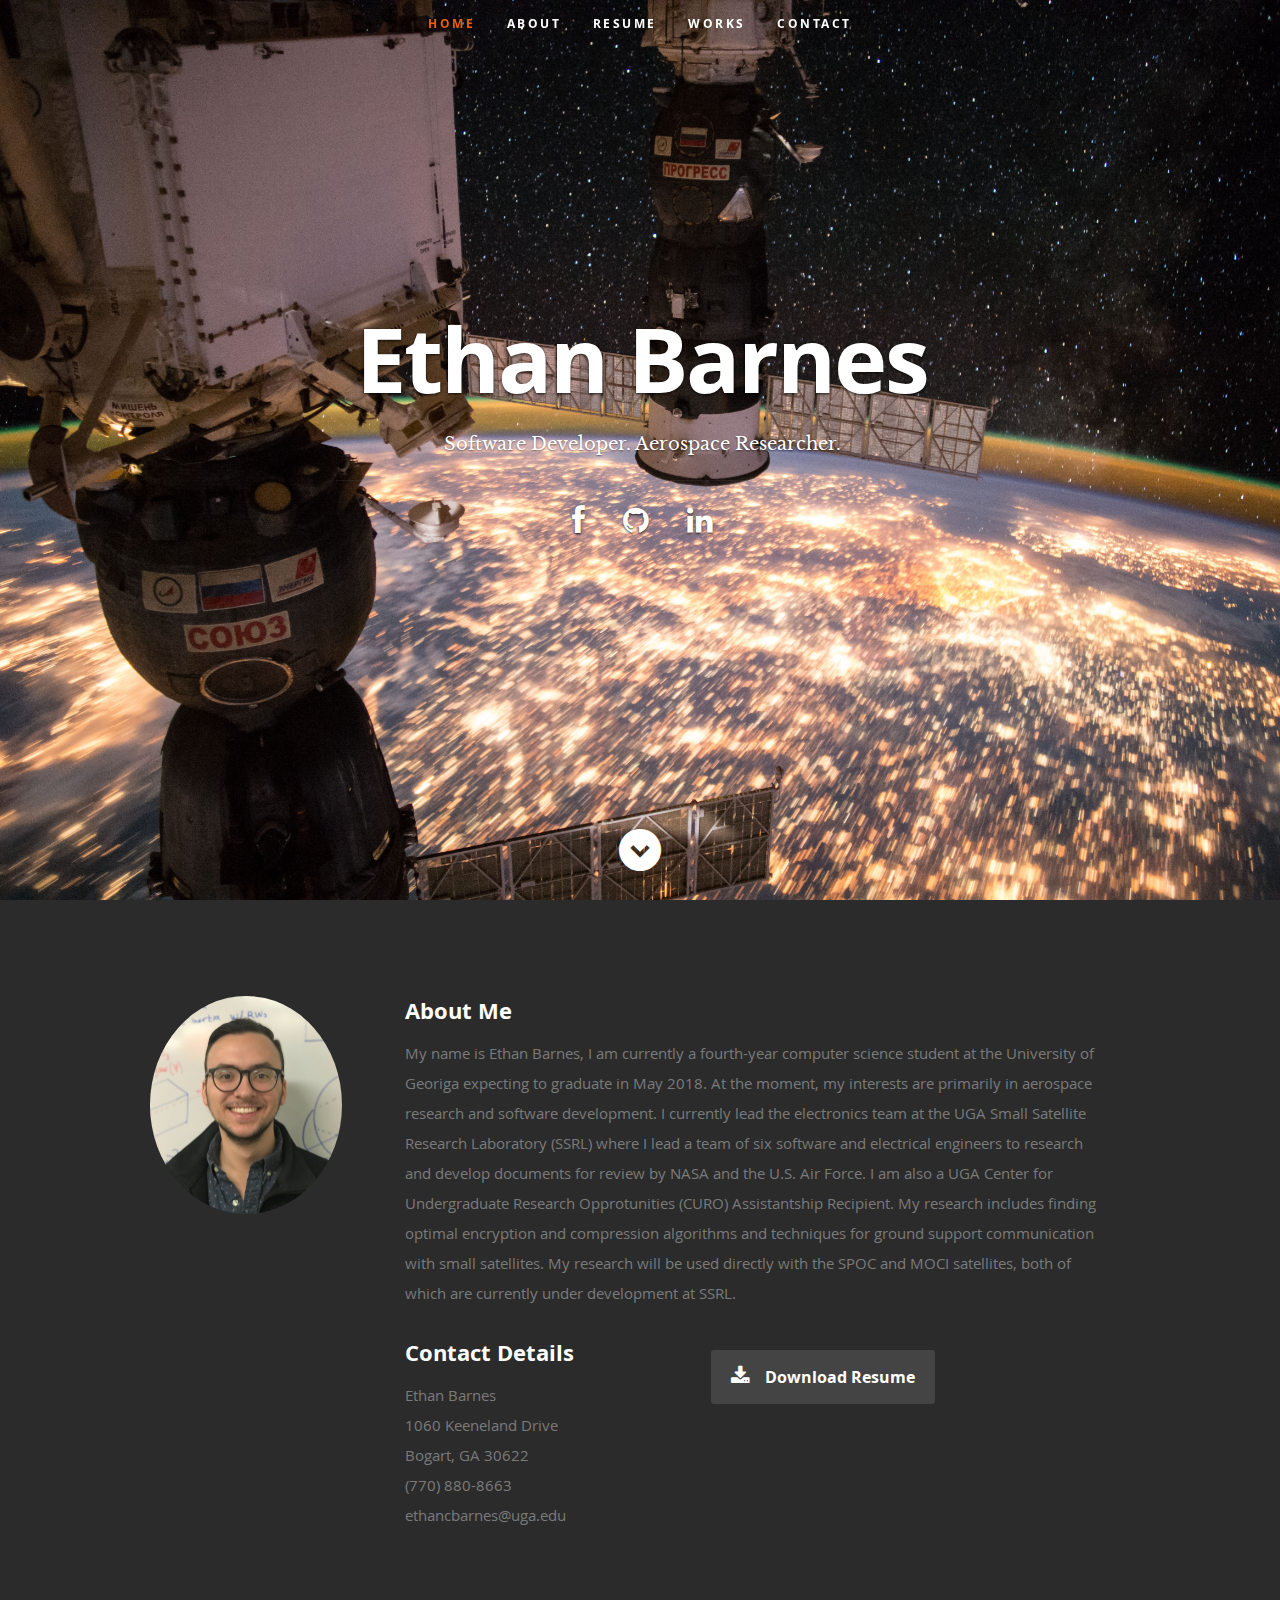
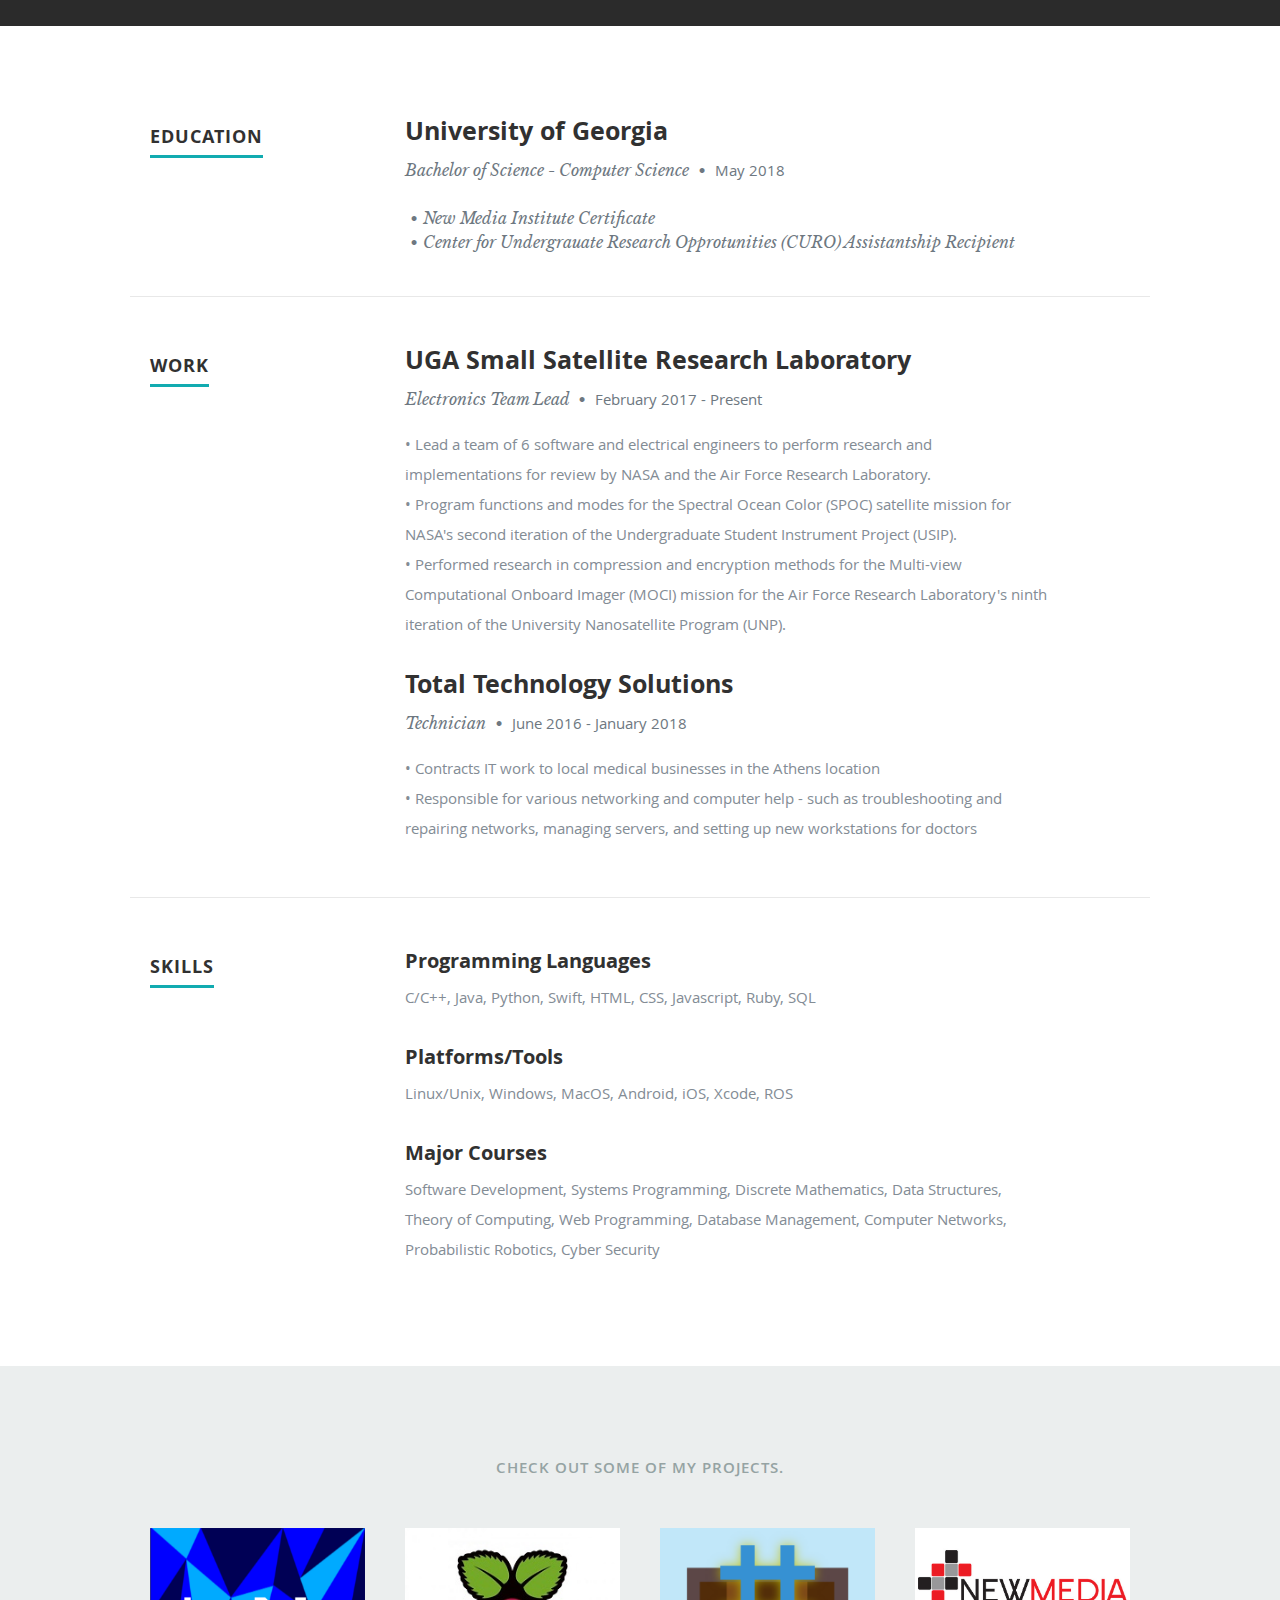
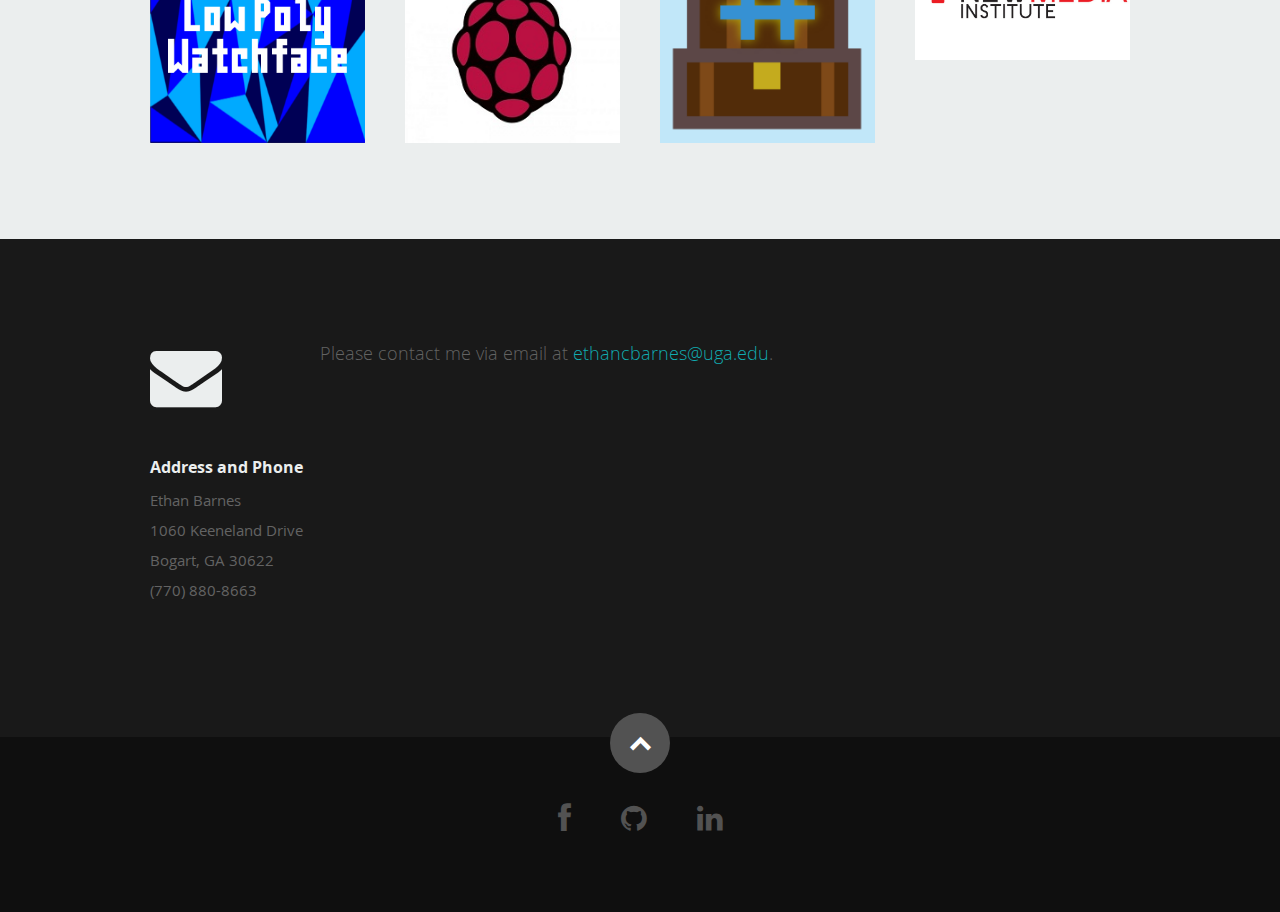
==== commit d2845f5d: "fixing google analytics" ====
--- a/index.html
+++ b/index.html
@@ -11,6 +11,7 @@
       gtag('js', new Date());
 
       gtag('config', 'UA-74401027-2');
+    </script>
 
    <!--- Basic Page Needs
    ================================================== -->
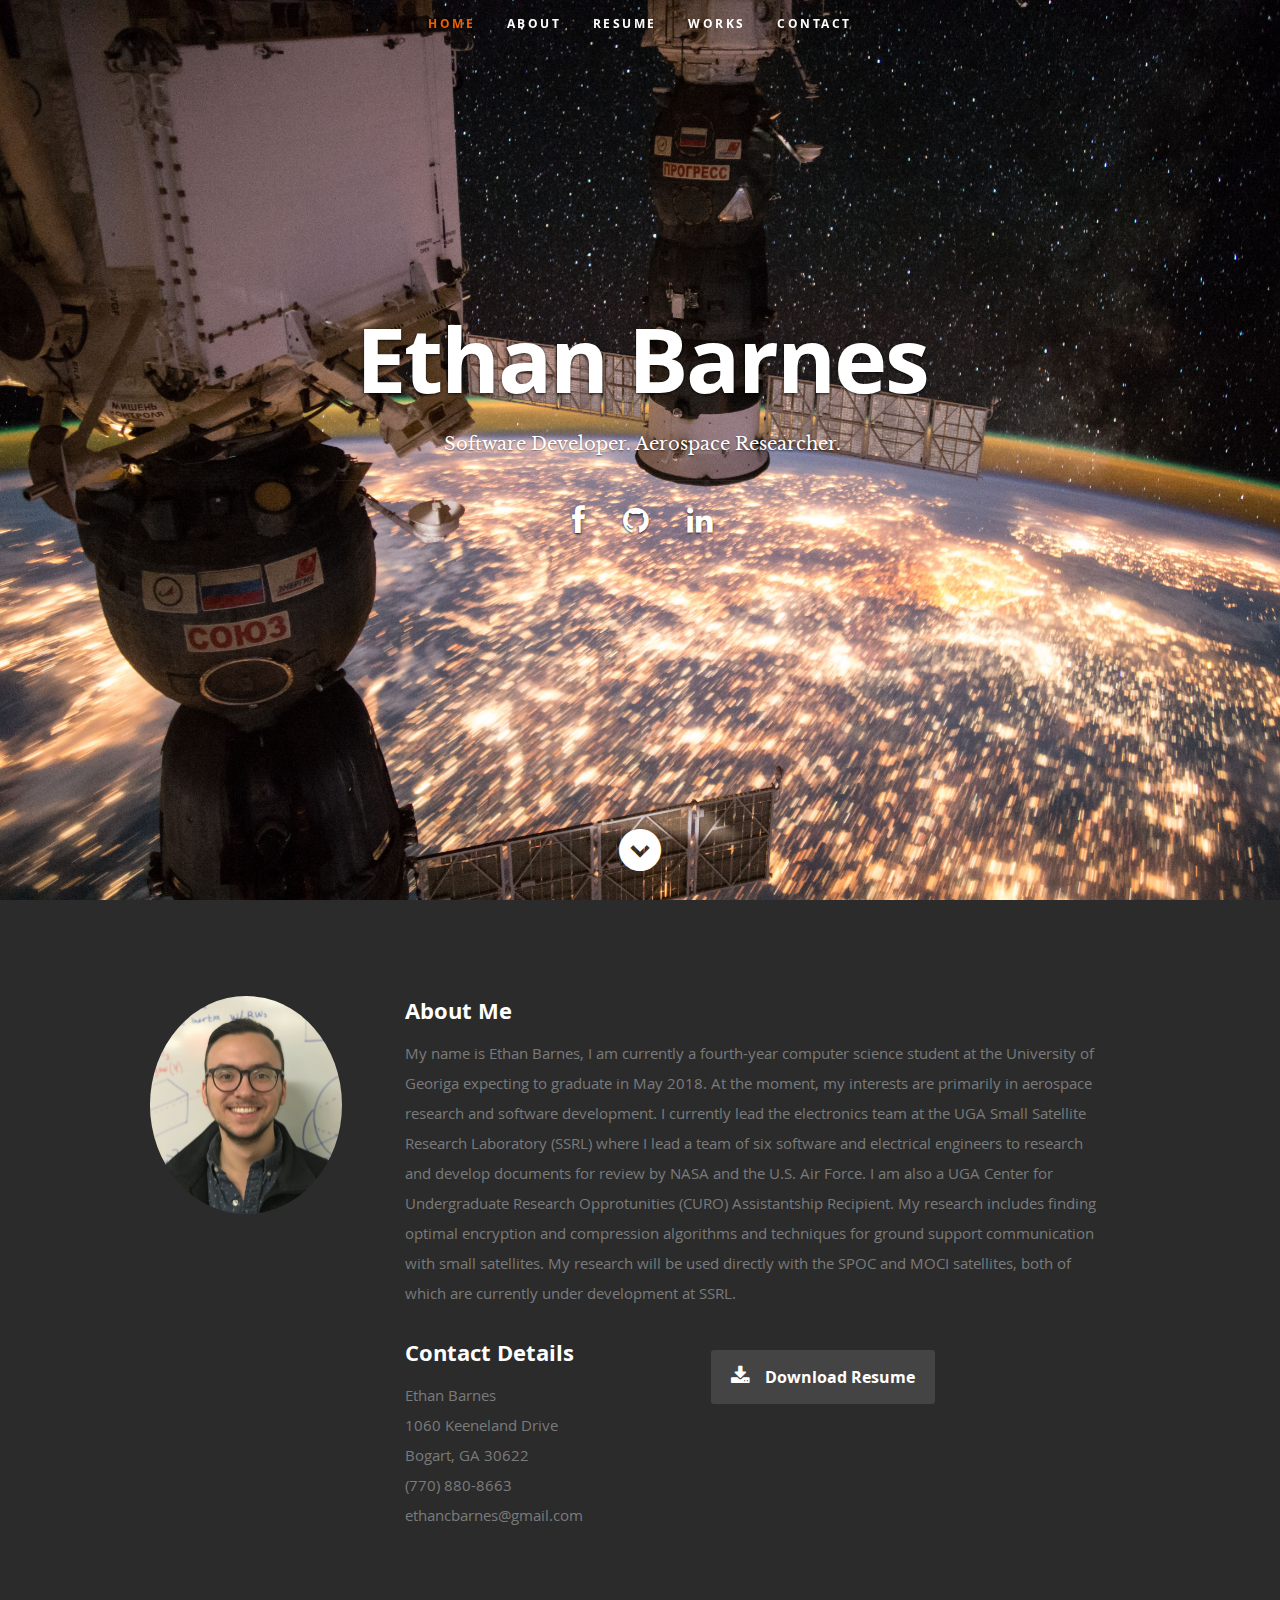
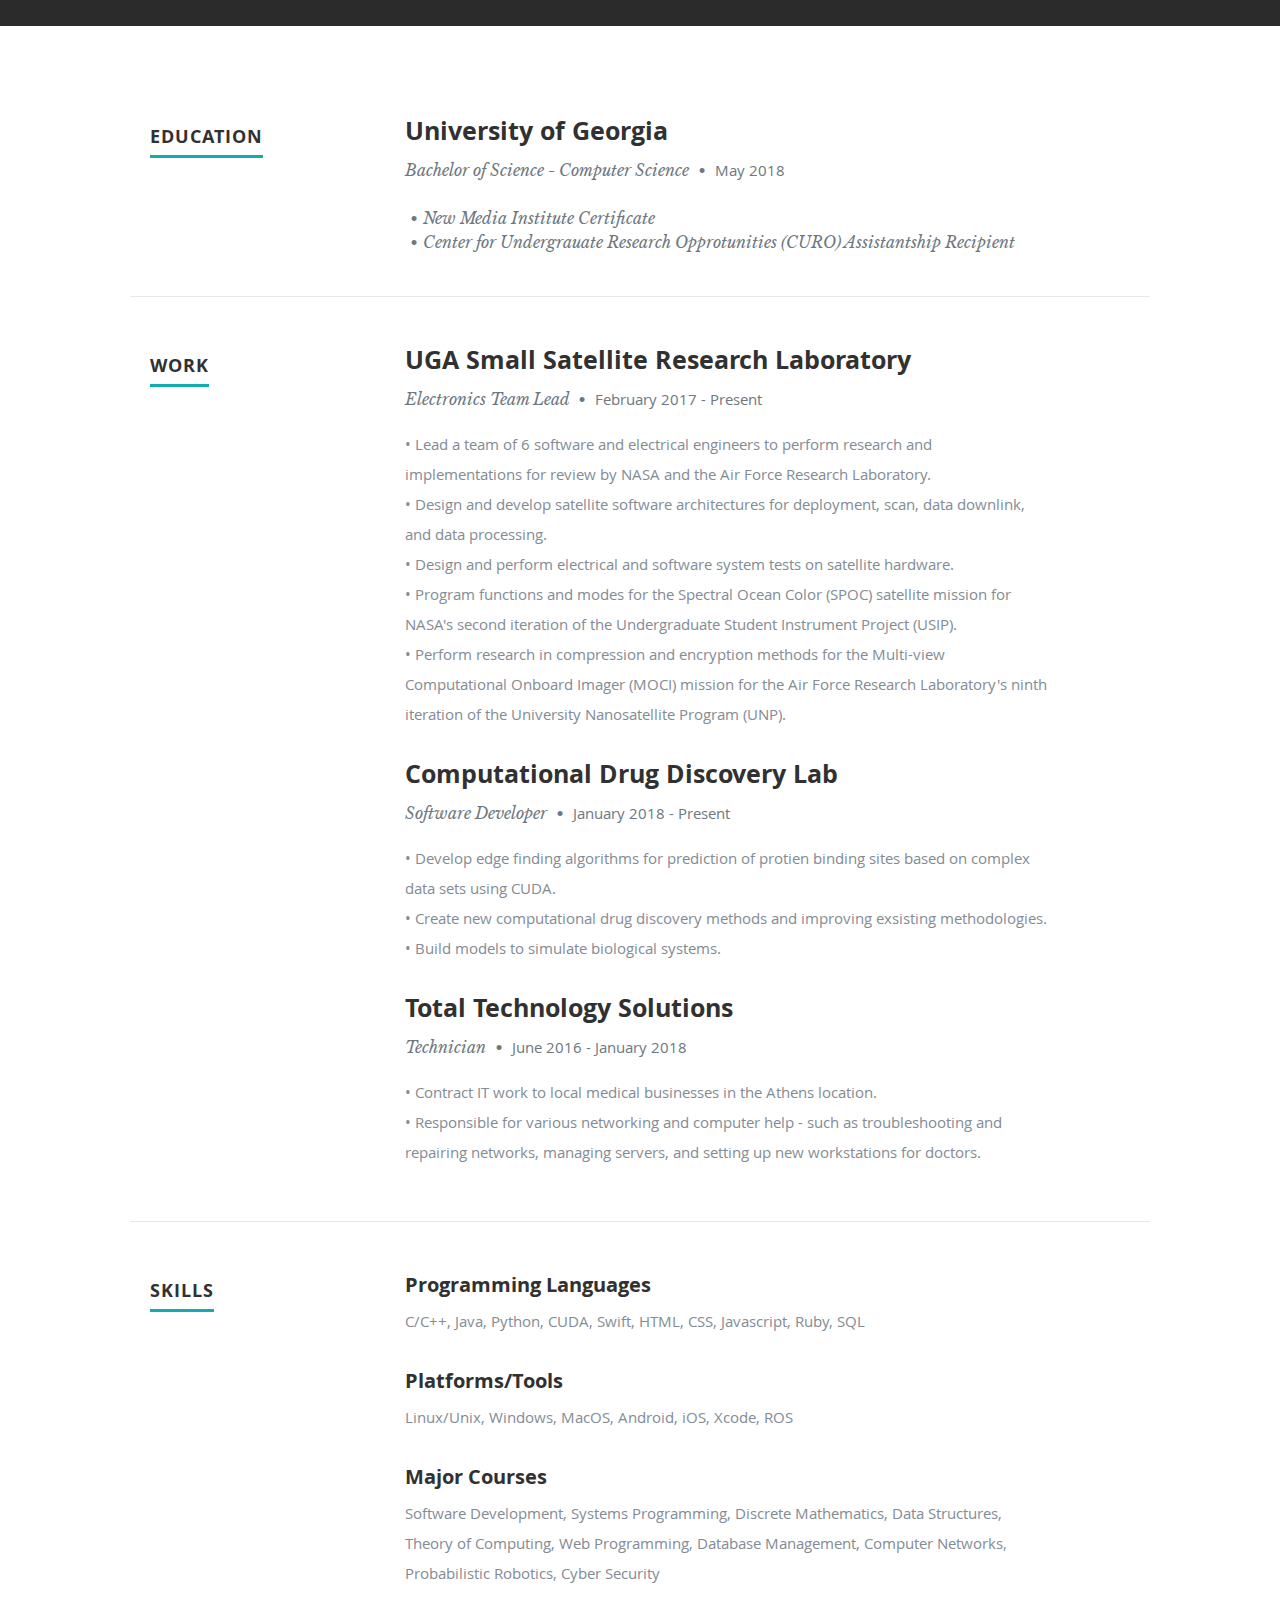
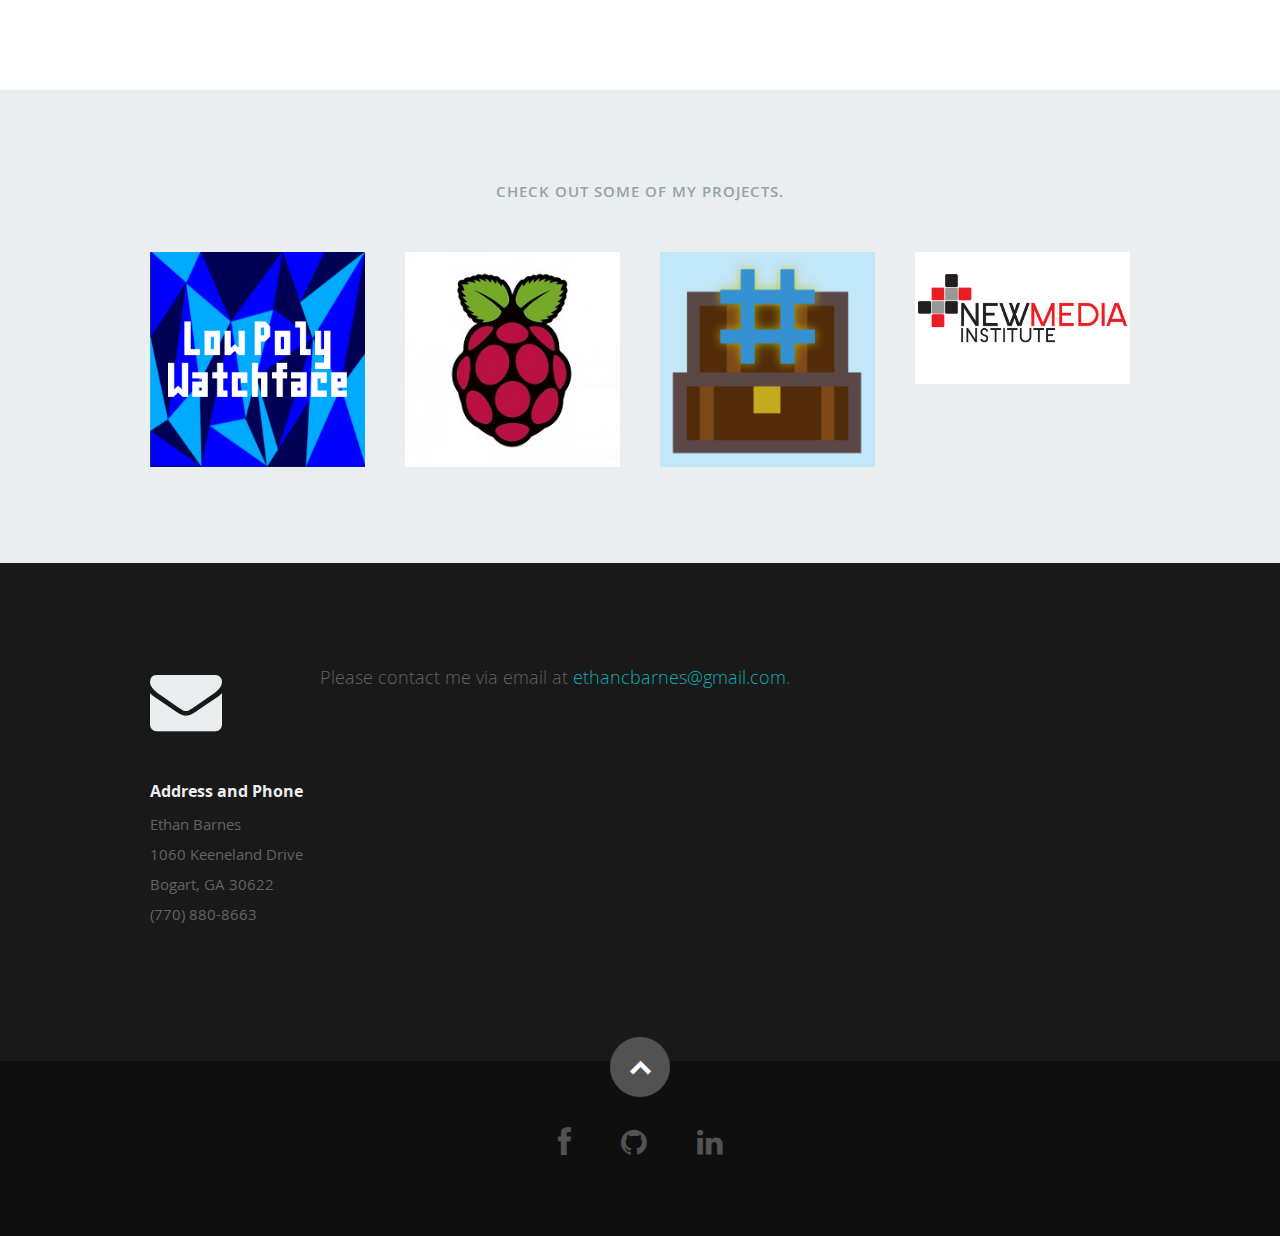
==== commit a3c2963c: "updating work and contact info" ====
--- a/index.html
+++ b/index.html
@@ -108,7 +108,7 @@
 						         Bogart, GA 30622
                      </span><br>
 						   <span>(770) 880-8663</span><br>
-                     <span>ethancbarnes@uga.edu</span>
+                     <span>ethancbarnes@gmail.com</span>
 					   </p>
 
                </div>
@@ -181,8 +181,27 @@
 
                   <p>
                   <span>&bull;</span> Lead a team of 6 software and electrical engineers to perform research and implementations for review by NASA and the Air Force Research Laboratory.<br />
+                  <span>&bull;</span> Design and develop satellite software architectures for deployment, scan, data downlink, and data processing.<br />
+                  <span>&bull;</span> Design and perform electrical and software system tests on satellite hardware.<br  />
                   <span>&bull;</span> Program functions and modes for the Spectral Ocean Color (SPOC) satellite mission for NASA's second iteration of the Undergraduate Student Instrument Project (USIP).<br />
-                  <span>&bull;</span> Performed research in compression and encryption methods for the Multi-view Computational Onboard Imager (MOCI) mission for the Air Force Research Laboratory's ninth iteration of the University Nanosatellite Program (UNP).<br />
+                  <span>&bull;</span> Perform research in compression and encryption methods for the Multi-view Computational Onboard Imager (MOCI) mission for the Air Force Research Laboratory's ninth iteration of the University Nanosatellite Program (UNP).<br />
+                  </p>
+
+               </div>
+
+            </div> <!-- item end -->
+
+            <div class="row item">
+
+               <div class="twelve columns">
+
+                  <h3>Computational Drug Discovery Lab</h3>
+                  <p class="info">Software Developer <span>&bull;</span> <em class="date">January 2018 - Present</em></p>
+
+                  <p>
+                  <span>&bull;</span> Develop edge finding algorithms for prediction of protien binding sites based on complex data sets using CUDA.<br />
+                  <span>&bull;</span> Create new computational drug discovery methods and improving exsisting methodologies.<br />
+                  <span>&bull;</span> Build models to simulate biological systems.<br  />
                   </p>
 
                </div>
@@ -197,8 +216,8 @@
                   <p class="info">Technician <span>&bull;</span> <em class="date">June 2016 - January 2018</em></p>
 
                   <p>
-                  <span>&bull;</span> Contracts IT work to local medical businesses in the Athens location<br />
-                  <span>&bull;</span> Responsible for various networking and computer help - such as troubleshooting and repairing networks, managing servers, and setting up new workstations for doctors<br />
+                  <span>&bull;</span> Contract IT work to local medical businesses in the Athens location.<br />
+                  <span>&bull;</span> Responsible for various networking and computer help - such as troubleshooting and repairing networks, managing servers, and setting up new workstations for doctors.<br />
                   </p>
 
                </div>
@@ -219,16 +238,16 @@
          </div>
 
          <div class="nine columns main-col">
-             
+
              <h4>Programming Languages</h4>
-             <p>C/C++, Java, Python, Swift, HTML, CSS, Javascript, Ruby, SQL</p>
-             
+             <p>C/C++, Java, Python, CUDA, Swift, HTML, CSS, Javascript, Ruby, SQL</p>
+
              <h4>Platforms/Tools</h4>
              <p>Linux/Unix, Windows, MacOS, Android, iOS, Xcode, ROS</p>
-             
+
              <h4>Major Courses</h4>
              <p>Software Development, Systems Programming, Discrete Mathematics, Data Structures, Theory of Computing, Web Programming, Database Management, Computer Networks, Probabilistic Robotics, Cyber Security</p>
-             
+
           </div> <!-- main-col end -->
 
       </div> <!-- End skills -->
@@ -248,7 +267,7 @@
 
             <!-- portfolio-wrapper -->
             <div id="portfolio-wrapper" class="bgrid-quarters s-bgrid-thirds cf">
-                
+
                                <div class="columns portfolio-item">
                   <div class="item-wrap">
 
@@ -296,7 +315,7 @@
 
                   </div>
           		</div> <!-- item end -->
-                
+
                 <div class="columns portfolio-item">
                   <div class="item-wrap">
 
@@ -364,7 +383,7 @@
             </div>
 
 	      </div><!-- modal-03 End -->
-          
+
           <div id="modal-04" class="popup-modal mfp-hide">
 
 		      <iframe class="video" width="550" height="315" src="https://www.youtube.com/embed/wtNmNf1logw" frameborder="0" gesture="media" allow="encrypted-media" allowfullscreen></iframe>
@@ -398,7 +417,7 @@
 
             <div class="ten columns">
 
-                  <p class="lead">Please contact me via email at <a href="mailto:someone@example.com" target="_top">ethancbarnes@uga.edu</a>.</p>
+                  <p class="lead">Please contact me via email at <a href="mailto:ethancbarnes@gmail.com" target="_top">ethancbarnes@gmail.com</a>.</p>
 
             </div>
 
@@ -407,7 +426,7 @@
          <div class="row">
 
             <div class="eight columns">
-                
+
                 					   <h4>Address and Phone</h4>
 					   <p class="address">
 						   Ethan Barnes<br>
@@ -415,8 +434,8 @@
 						   Bogart, GA 30622<br>
 						   <span>(770) 880-8663</span>
 					   </p>
-                
-                
+
+
 
                <!-- form
                <form action="" method="post" id="contactForm" name="contactForm">
@@ -452,9 +471,9 @@
 					</fieldset>
 				   </form> <!-- Form End -->
 
-               <!-- contact-warning 
+               <!-- contact-warning
                <div id="message-warning"> Error boy</div>
-               <!-- contact-success 
+               <!-- contact-success
 				   <div id="message-success">
                   <i class="fa fa-check"></i>Your message was sent, thank you!<br>
 				   </div>-->
@@ -519,4 +538,4 @@
 
 </body>
 
-</html>+</html>
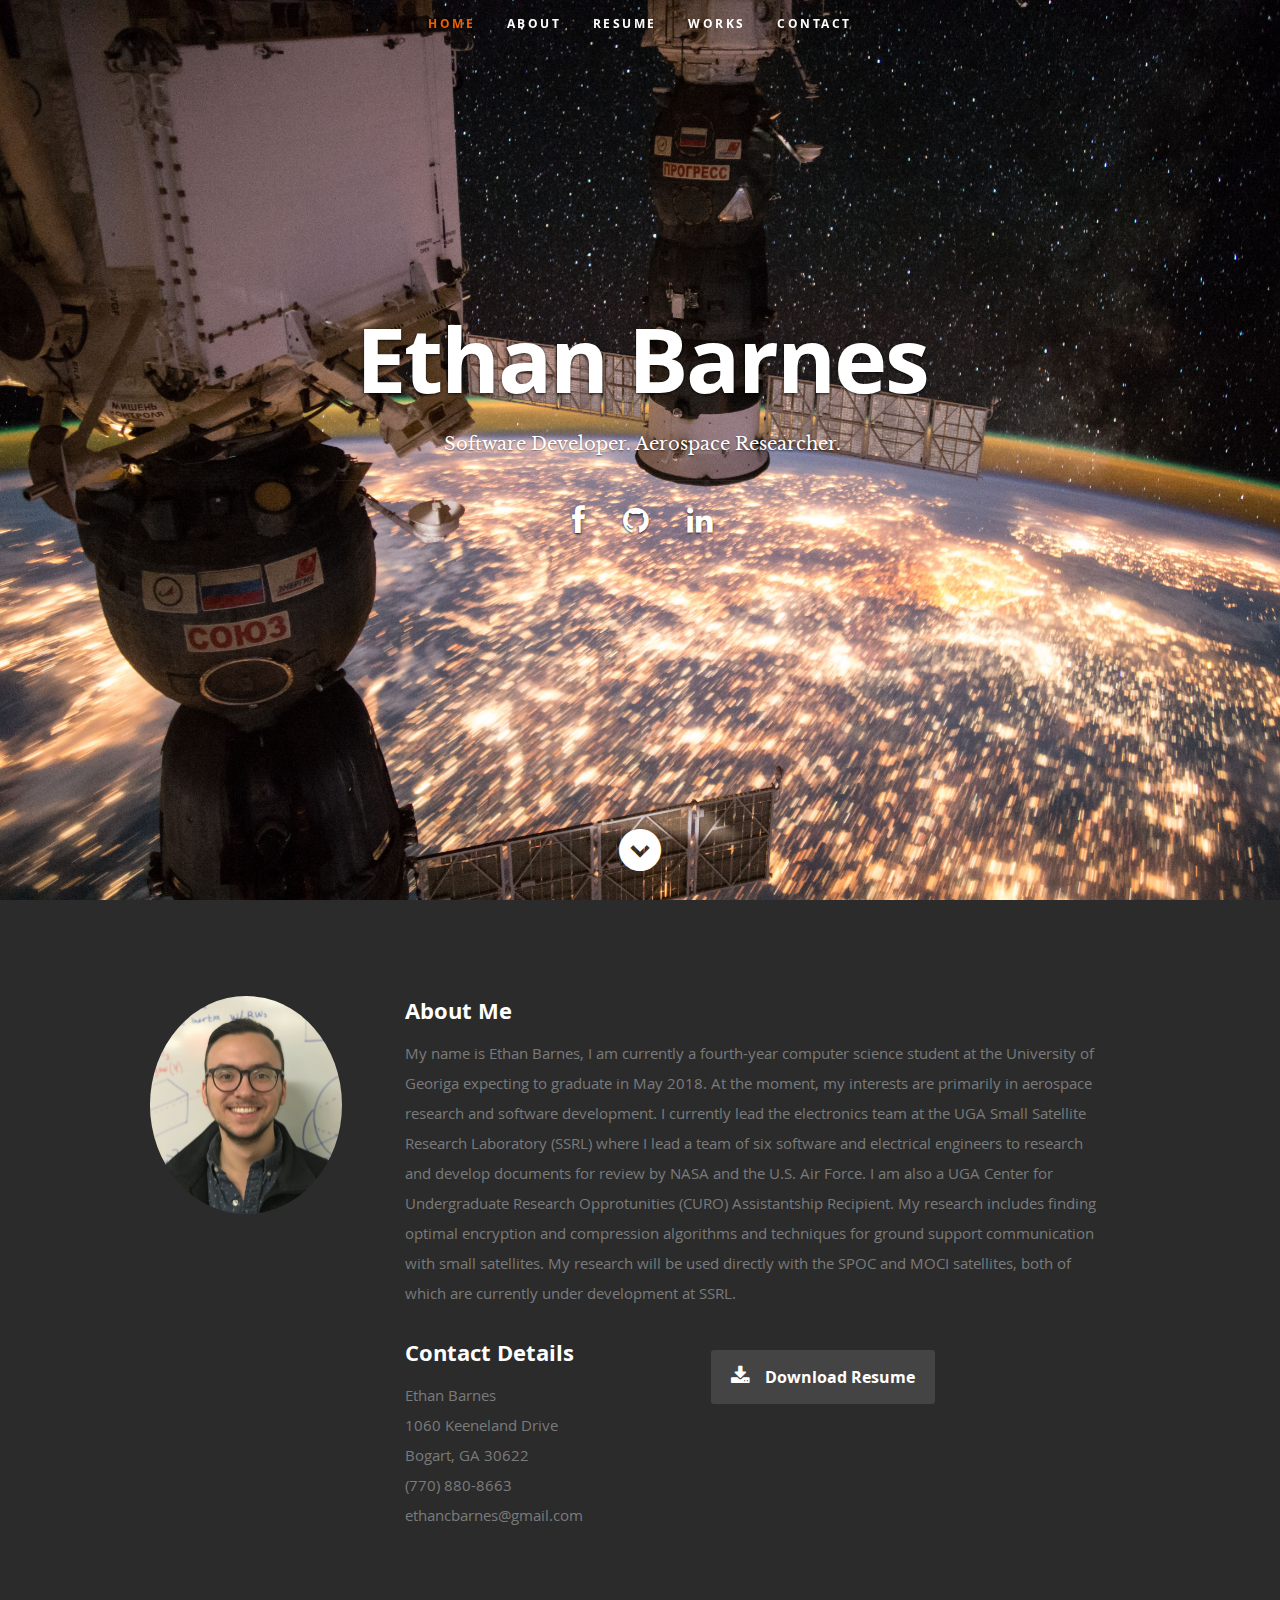
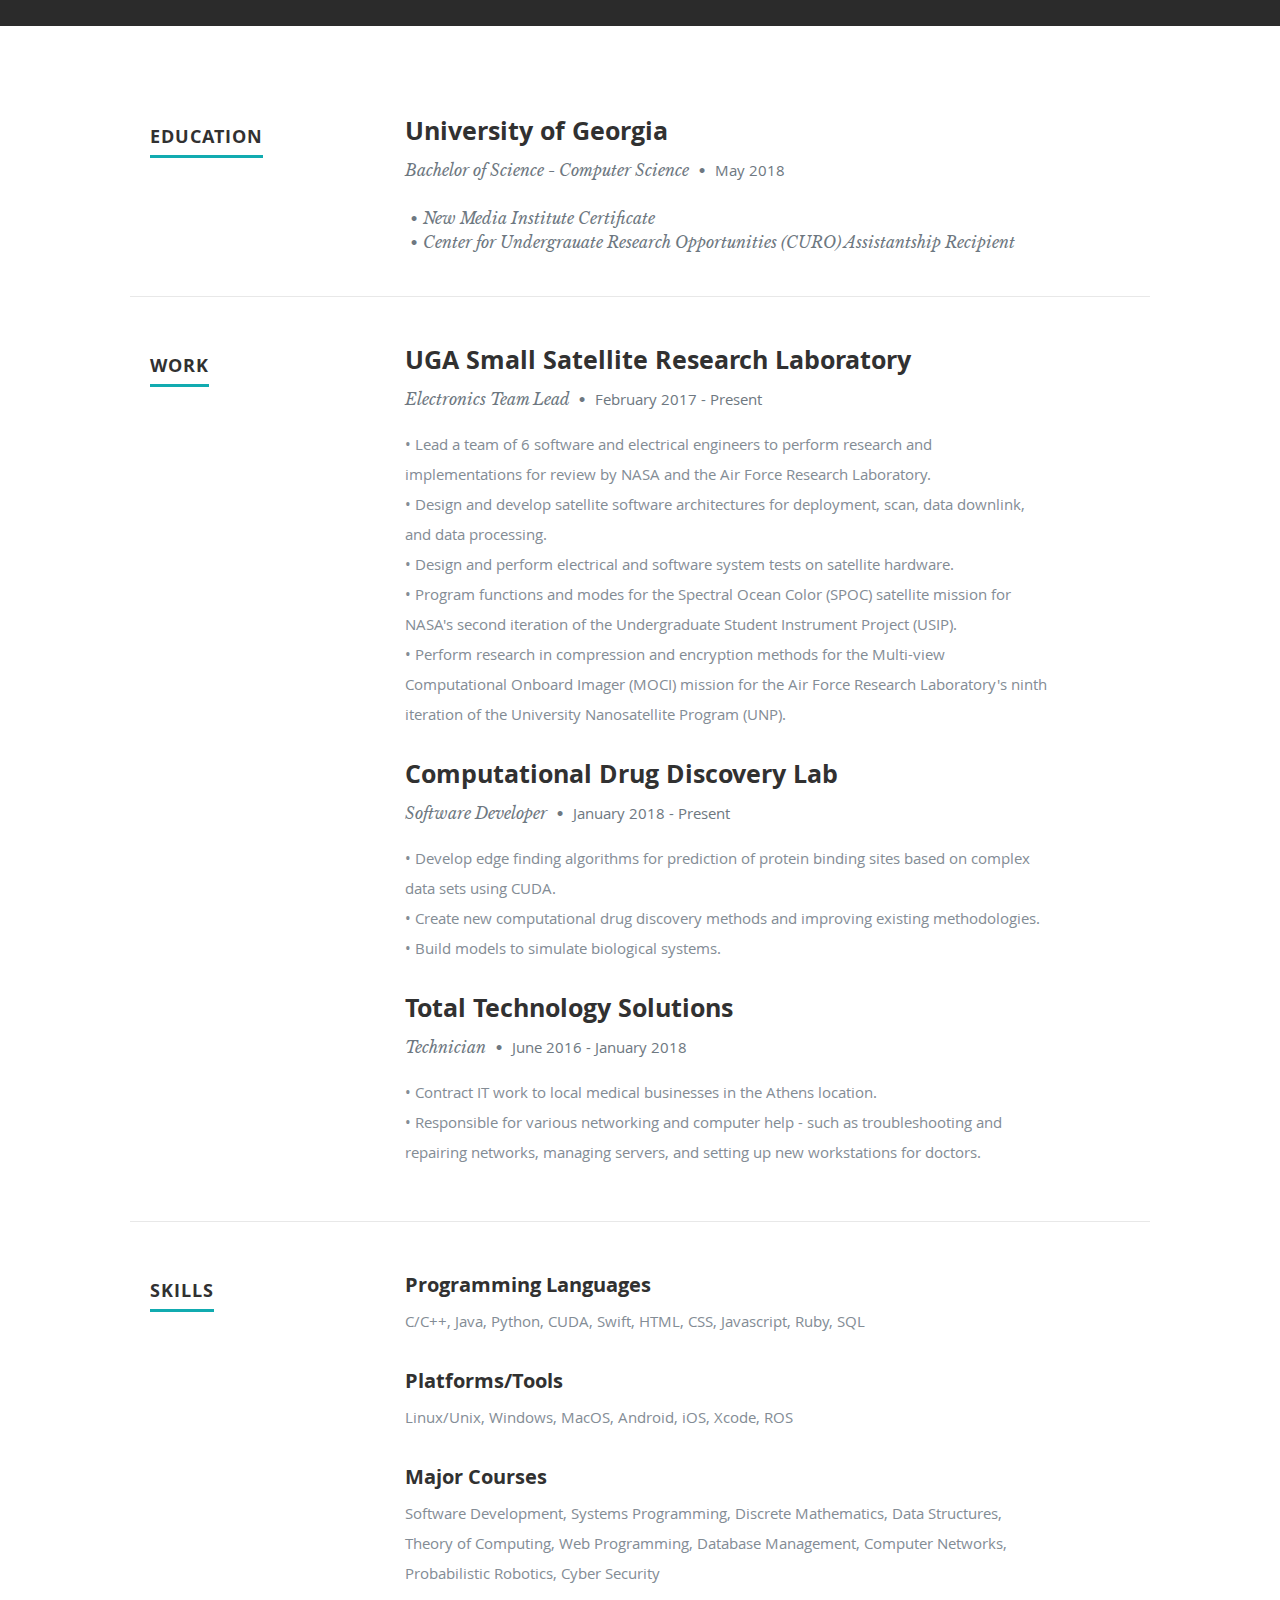
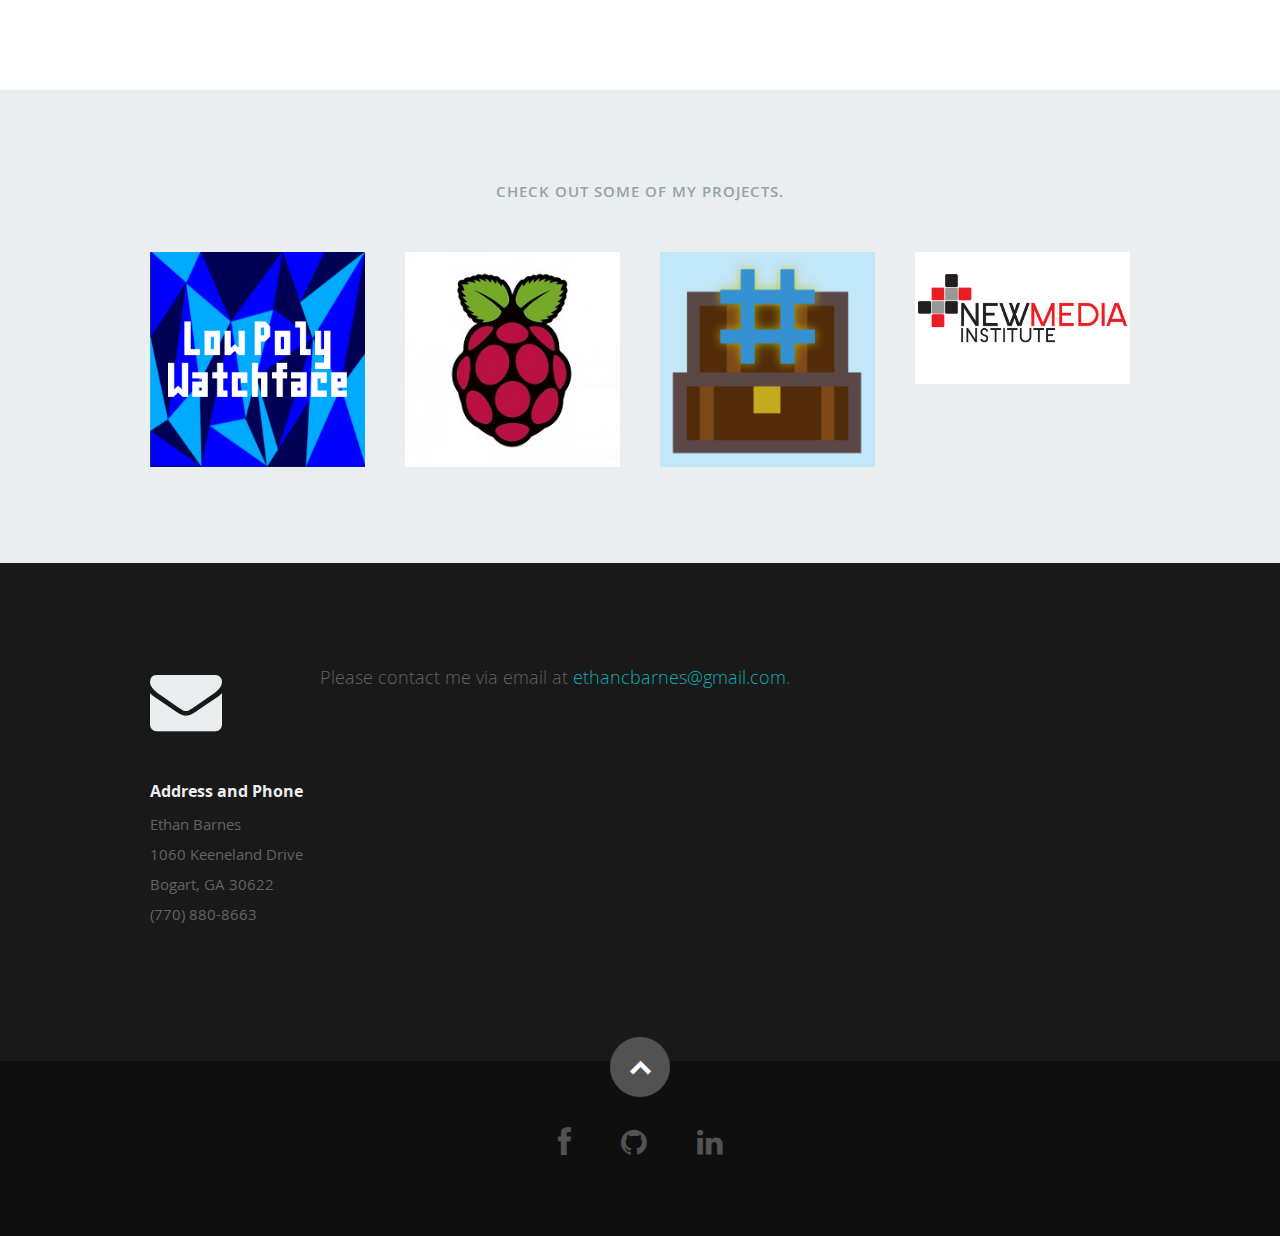
==== commit a339670e: "fixing spelling" ====
--- a/index.html
+++ b/index.html
@@ -149,7 +149,7 @@
                   <h3>University of Georgia</h3>
                   <p class="info">Bachelor of Science - Computer Science <span>&bull;</span> <em class="date">May 2018</em>
                       <br><br><span>&bull;</span>New Media Institute Certificate
-                      <br><span>&bull;</span>Center for Undergrauate Research Opprotunities (CURO) Assistantship Recipient</p>
+                      <br><span>&bull;</span>Center for Undergrauate Research Opportunities (CURO) Assistantship Recipient</p>
 
                </div>
 
@@ -199,8 +199,8 @@
                   <p class="info">Software Developer <span>&bull;</span> <em class="date">January 2018 - Present</em></p>
 
                   <p>
-                  <span>&bull;</span> Develop edge finding algorithms for prediction of protien binding sites based on complex data sets using CUDA.<br />
-                  <span>&bull;</span> Create new computational drug discovery methods and improving exsisting methodologies.<br />
+                  <span>&bull;</span> Develop edge finding algorithms for prediction of protein binding sites based on complex data sets using CUDA.<br />
+                  <span>&bull;</span> Create new computational drug discovery methods and improving existing methodologies.<br />
                   <span>&bull;</span> Build models to simulate biological systems.<br  />
                   </p>
 
@@ -417,7 +417,7 @@
 
             <div class="ten columns">
 
-                  <p class="lead">Please contact me via email at <a href="mailto:ethancbarnes@gmail.com" target="_top">ethancbarnes@gmail.com</a>.</p>
+                  <p class="lead">Please contact me via email at <a href="mailto:ethancbarnes@gmail.comg" target="_top">ethancbarnes@gmail.com</a>.</p>
 
             </div>
 
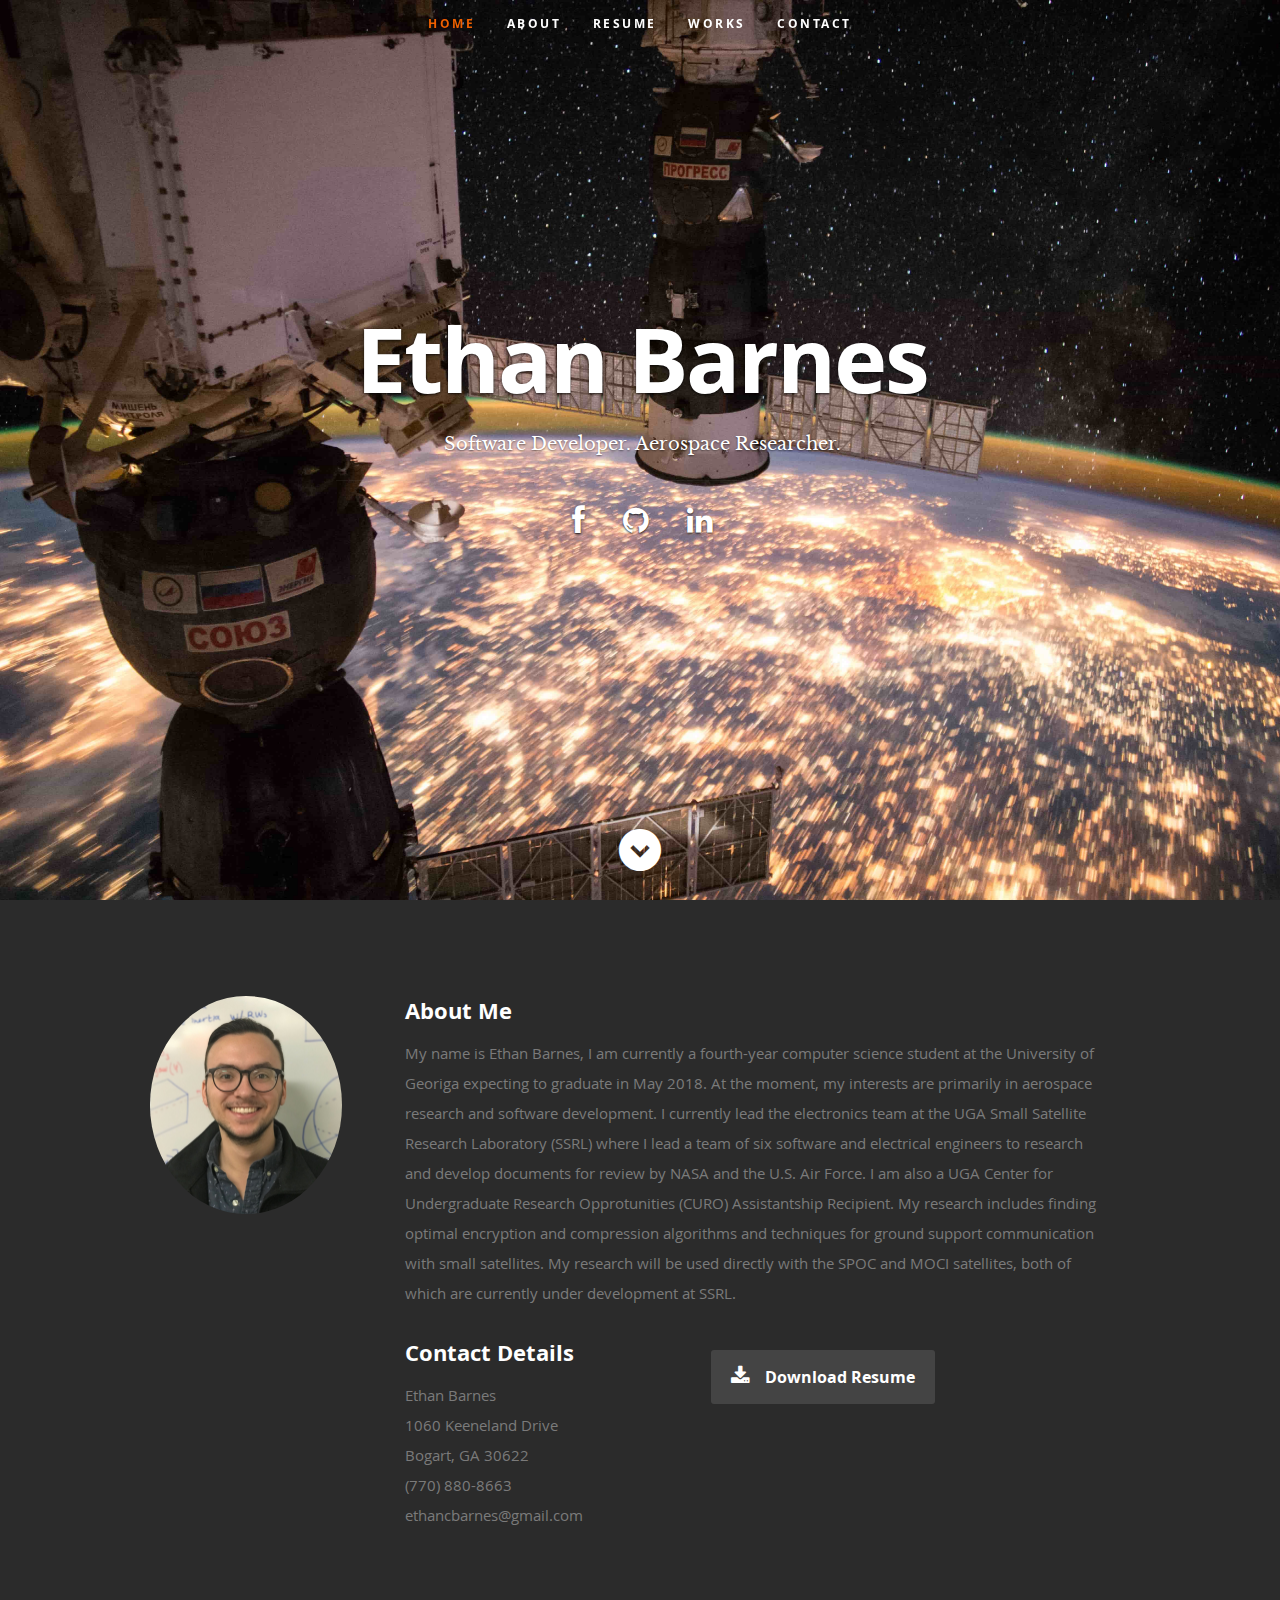
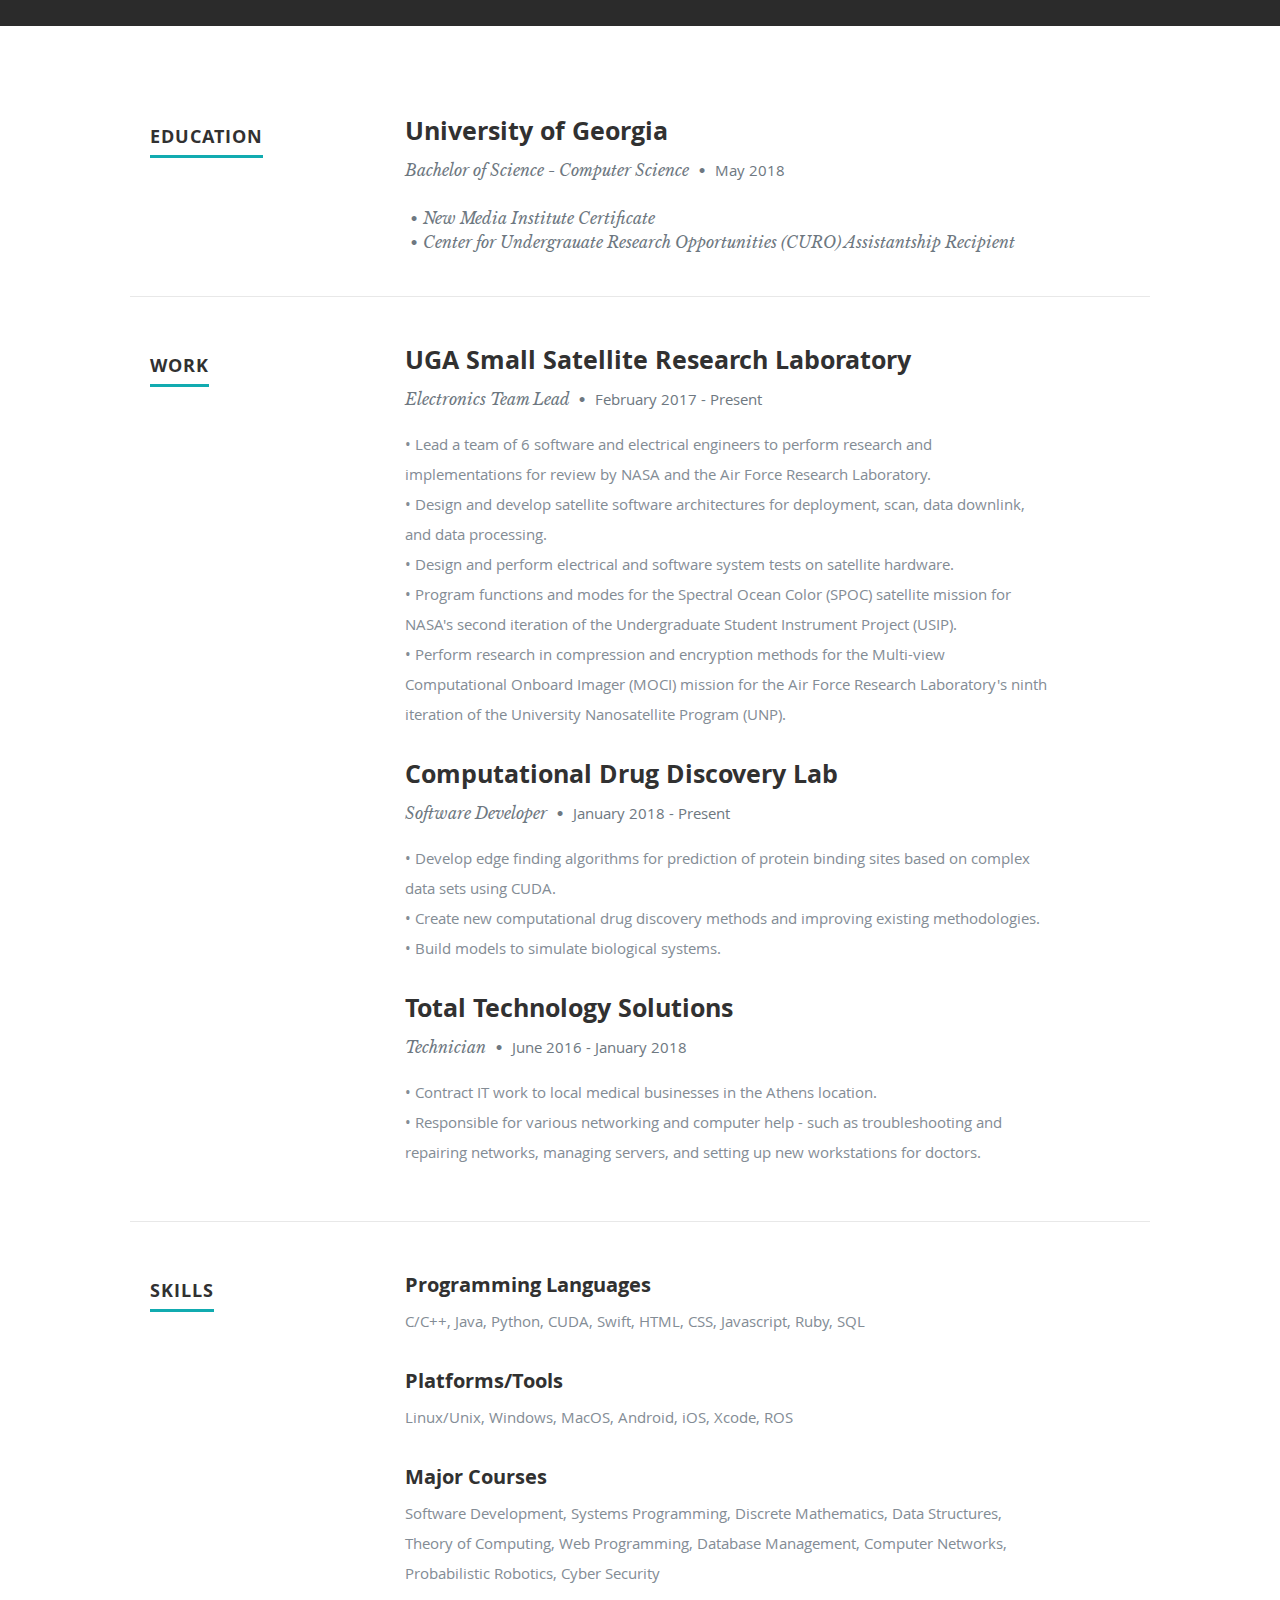
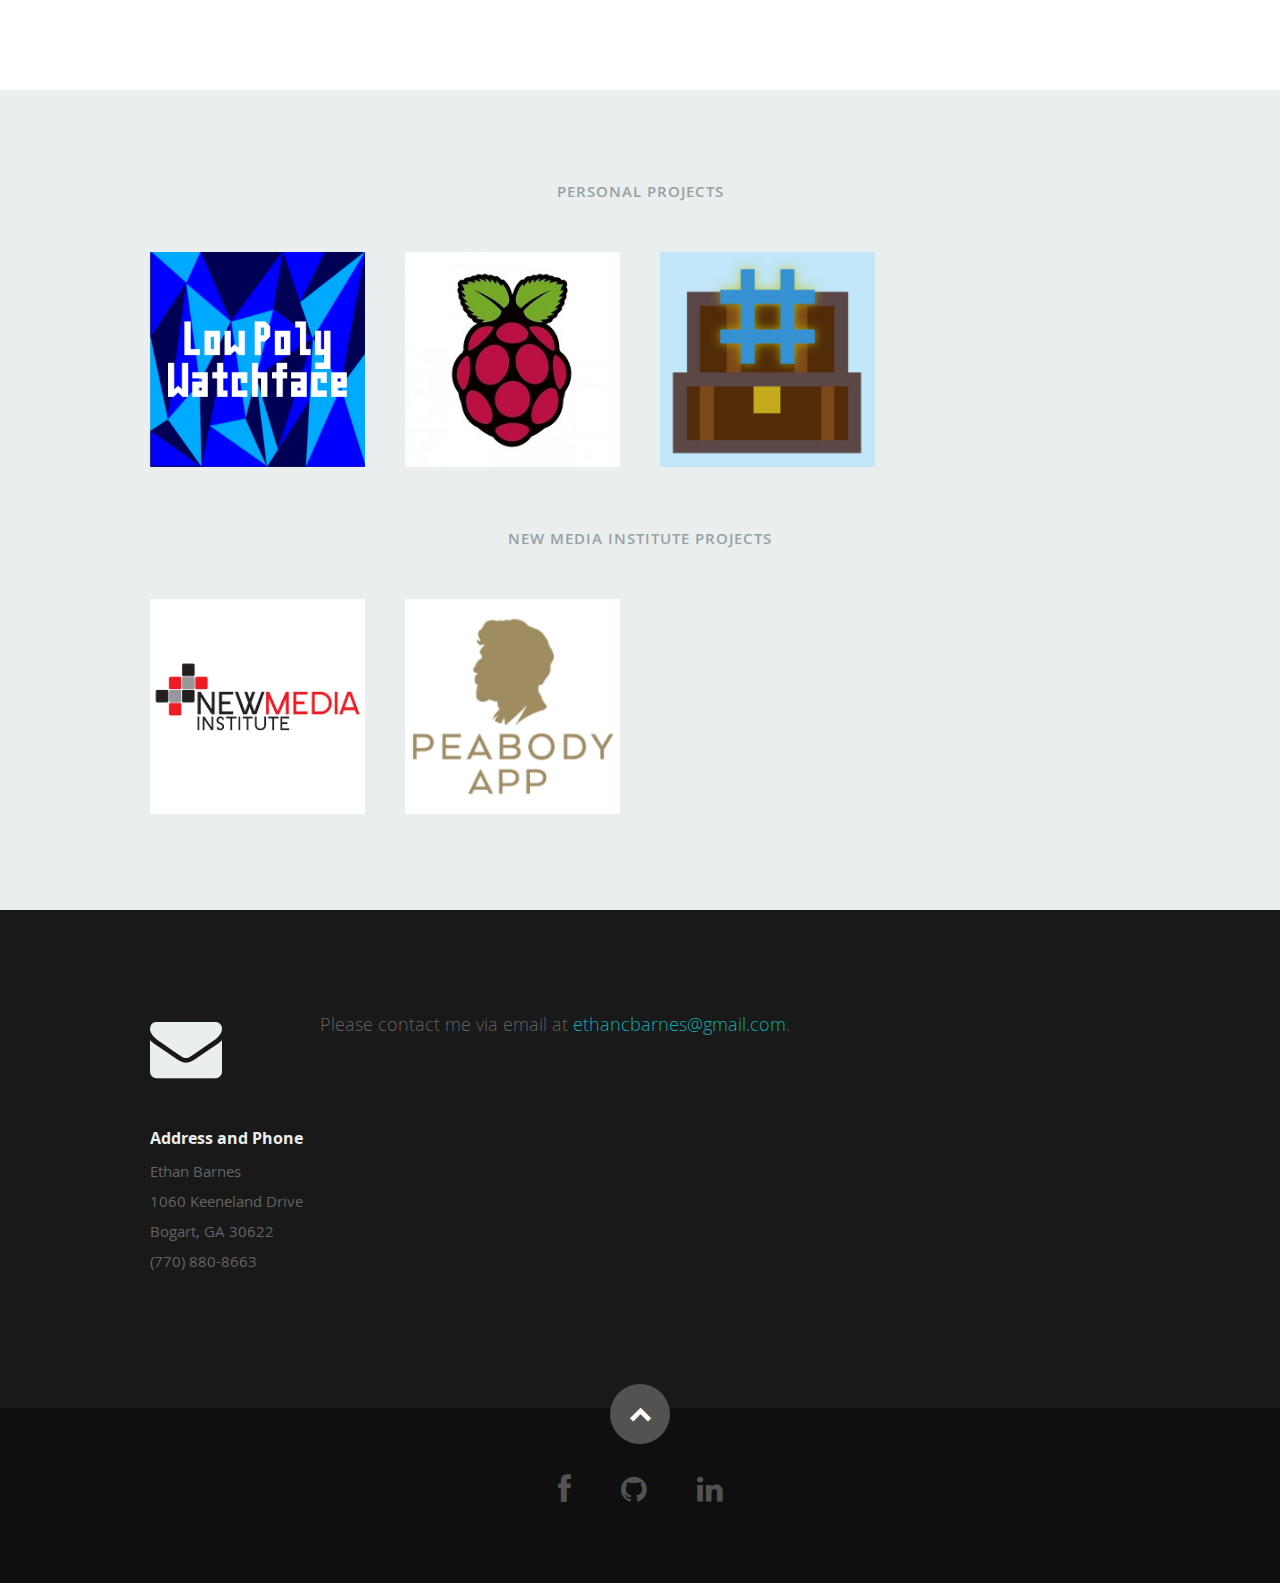
==== commit 3a7a8b51: "adding portfolio sections for NMIX" ====
--- a/index.html
+++ b/index.html
@@ -115,7 +115,7 @@
 
                <div class="columns download">
                   <p>
-                     <a href="images/Barnes_Resume.pdf" class="button"><i class="fa fa-download"></i>Download Resume</a>
+                     <a href="images/Barnes_Resume.pdf" target="_blank" class="button"><i class="fa fa-download"></i>Download Resume</a>
                   </p>
                </div>
 
@@ -159,7 +159,7 @@
 
          </div> <!-- main-col end -->
 
-      </div> <!-- End Education -->
+      <!-- </div> End Education -->
 
 
       <!-- Work
@@ -259,16 +259,17 @@
    ================================================== -->
    <section id="portfolio">
 
+       <!-- ROW ONE -->
       <div class="row">
 
          <div class="twelve columns collapsed">
 
-            <h1>Check Out Some of My Projects.</h1>
+            <h1>Personal Projects</h1>
 
             <!-- portfolio-wrapper -->
             <div id="portfolio-wrapper" class="bgrid-quarters s-bgrid-thirds cf">
 
-                               <div class="columns portfolio-item">
+                <div class="columns portfolio-item">
                   <div class="item-wrap">
 
                      <a href="#modal-01" title="">
@@ -316,22 +317,6 @@
                   </div>
           		</div> <!-- item end -->
 
-                <div class="columns portfolio-item">
-                  <div class="item-wrap">
-
-                     <a href="#modal-04" title="">
-                        <img alt="" src="images/portfolio/nmi.jpg">
-                        <div class="overlay">
-                           <div class="portfolio-item-meta">
-          					      <h5>Rich Media Production Final Project</h5>
-          		           </div>
-                        </div>
-                        <div class="link-icon"><i class="icon-plus"></i></div>
-                     </a>
-
-                  </div>
-          		</div> <!-- item end -->
-
             </div> <!-- portfolio-wrapper end -->
 
          </div> <!-- twelve columns end -->
@@ -384,7 +369,53 @@
 
 	      </div><!-- modal-03 End -->
 
-          <div id="modal-04" class="popup-modal mfp-hide">
+      </div> <!-- row End -->
+       
+      <!-- ROW TWO -->
+        <div class="row">
+
+            <div class="twelve columns collapsed">
+                
+                <h1><br >New Media Institute Projects</h1>
+                
+                <div id="portfolio-wrapper" class="bgrid-quarters s-bgrid-thirds cf">
+                
+                    <div class="columns portfolio-item">
+                      <div class="item-wrap">
+
+                         <a href="#modal-04" title="">
+                            <img alt="" src="images/portfolio/nmi_logo.png">
+                            <div class="overlay">
+                               <div class="portfolio-item-meta">
+                                      <h5>Rich Media Production Final Project</h5>
+                               </div>
+                            </div>
+                            <div class="link-icon"><i class="icon-plus"></i></div>
+                         </a>
+
+                      </div>
+                    </div> <!-- item end -->
+                
+                    <div class="columns portfolio-item">
+                      <div class="item-wrap">
+
+                         <a href="#modal-05" title="">
+                            <img alt="" src="images/portfolio/peabody_app_logo.png">
+                            <div class="overlay">
+                               <div class="portfolio-item-meta">
+                                    <h5>The Peabody Awards iOS App</h5>
+                               </div>
+                            </div>
+                            <div class="link-icon"><i class="icon-plus"></i></div>
+                         </a>
+
+                      </div>
+                    </div> <!-- item end -->
+                </div>
+            </div>
+            
+            <!-- Modal start -->
+            <div id="modal-04" class="popup-modal mfp-hide">
 
 		      <iframe class="video" width="550" height="315" src="https://www.youtube.com/embed/wtNmNf1logw" frameborder="0" gesture="media" allow="encrypted-media" allowfullscreen></iframe>
 
@@ -398,8 +429,24 @@
             </div>
 
 	      </div><!-- modal-04 End -->
-
-      </div> <!-- row End -->
+            
+            <div id="modal-05" class="popup-modal mfp-hide">
+
+		      <iframe class="video" width="550" height="315" src="https://www.youtube.com/embed/OO4fHmIMzes" frameborder="0" gesture="media" allow="encrypted-media" allowfullscreen></iframe>
+
+		      <div class="description-box">
+			      <h4>Peabody Awards iOS App</h4>
+                  <p>The New Media Institue Certificate at UGA requires students to take a final capstone class that encapsualtes everything students have learned in the program. My group was assigned to create an iOS application for the <a href="http://peabodyawards.com/" target="_blank">Peabody Awards</a>. My primary role in my group was being the programmer. I designed much of the user interface within the app as well as the main database that populates the app. Overall, this project taught me a more advanced understanding of iOS development as well as better UI practices. The app itself showcases several highlights that the Peabody Awards wanted to bring to a general audience. This includes a fast and simple way for users to see past Peabody Award winners, look at latest Peabody news, play a Peabody Trivia game, and general Peabody information.</p>
+		      </div>
+
+            <div class="link-box">
+                <a href="https://peabodyapp.nmix.net" target="_blank">Project Website</a>
+		       <a class="popup-modal-dismiss">Close</a>
+            </div>
+
+	      </div><!-- modal-05 End -->
+            
+       </div>
 
    </section> <!-- Portfolio Section End-->
 
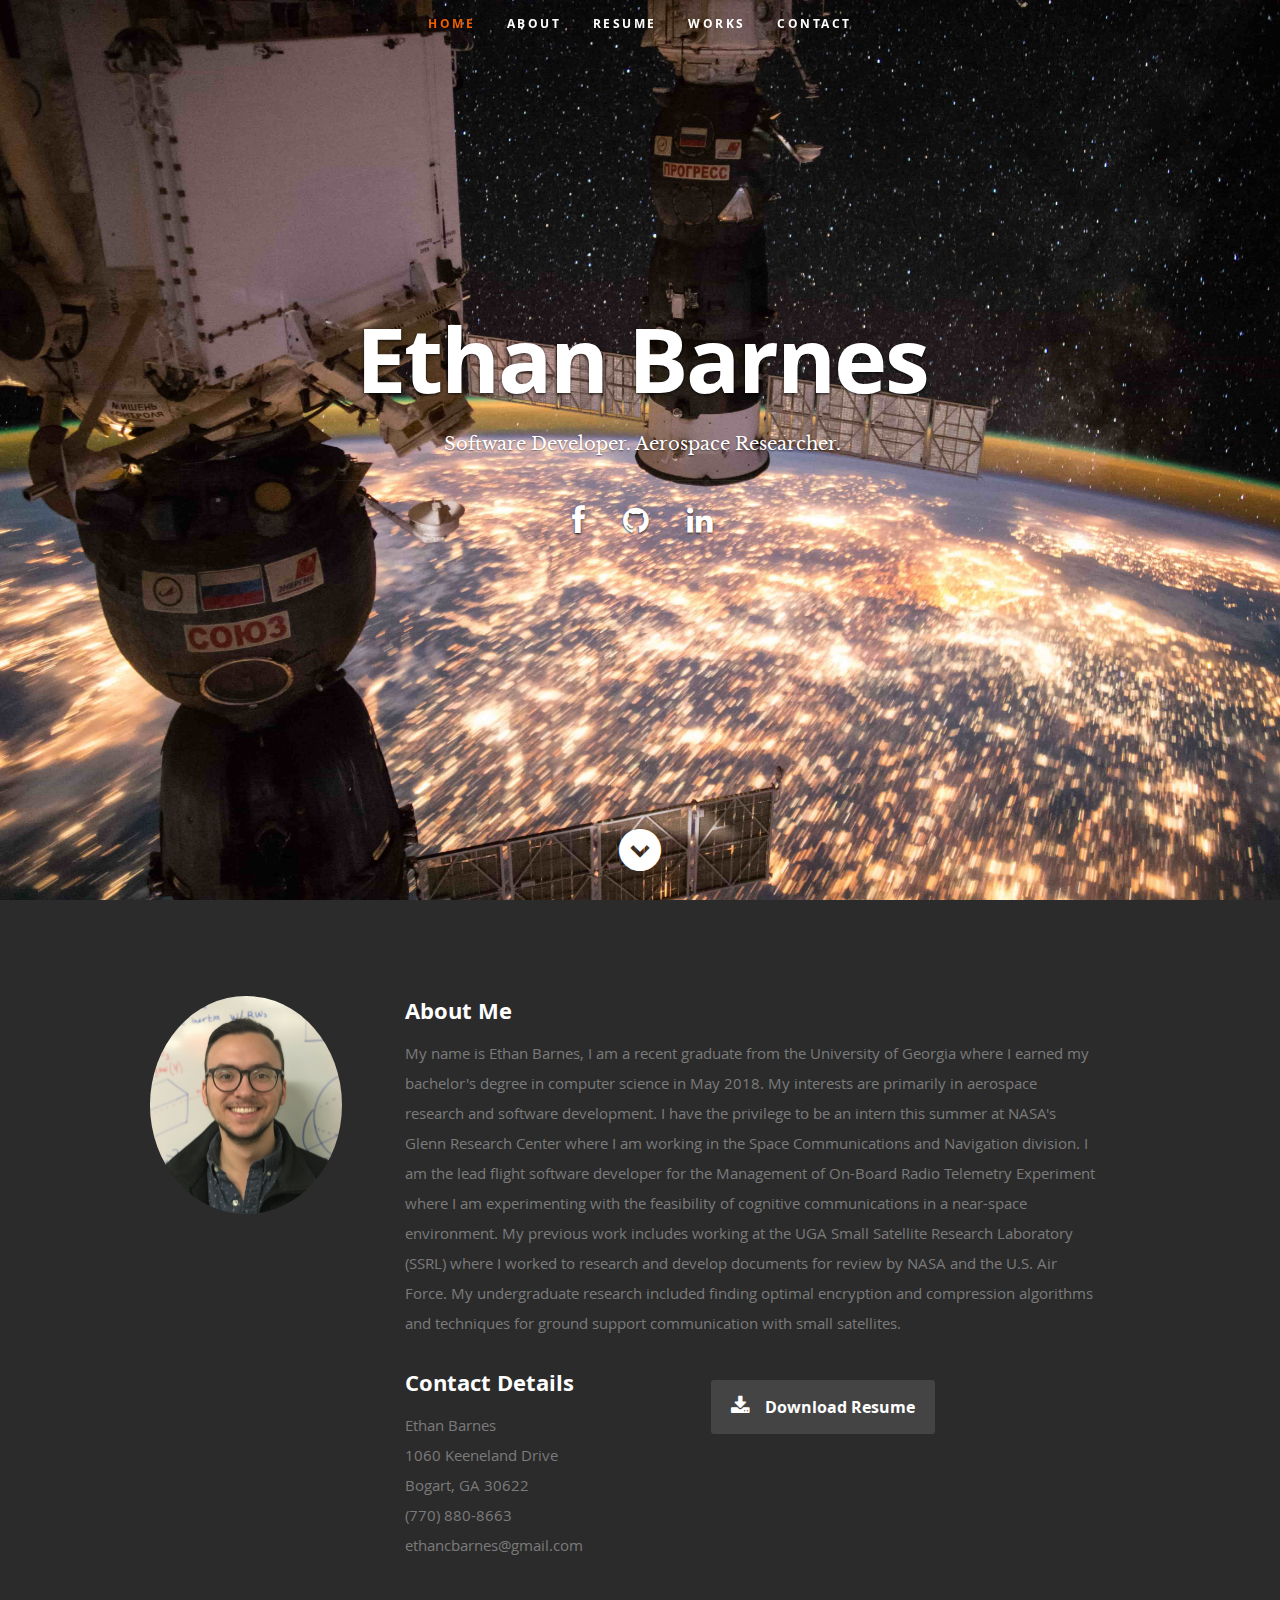
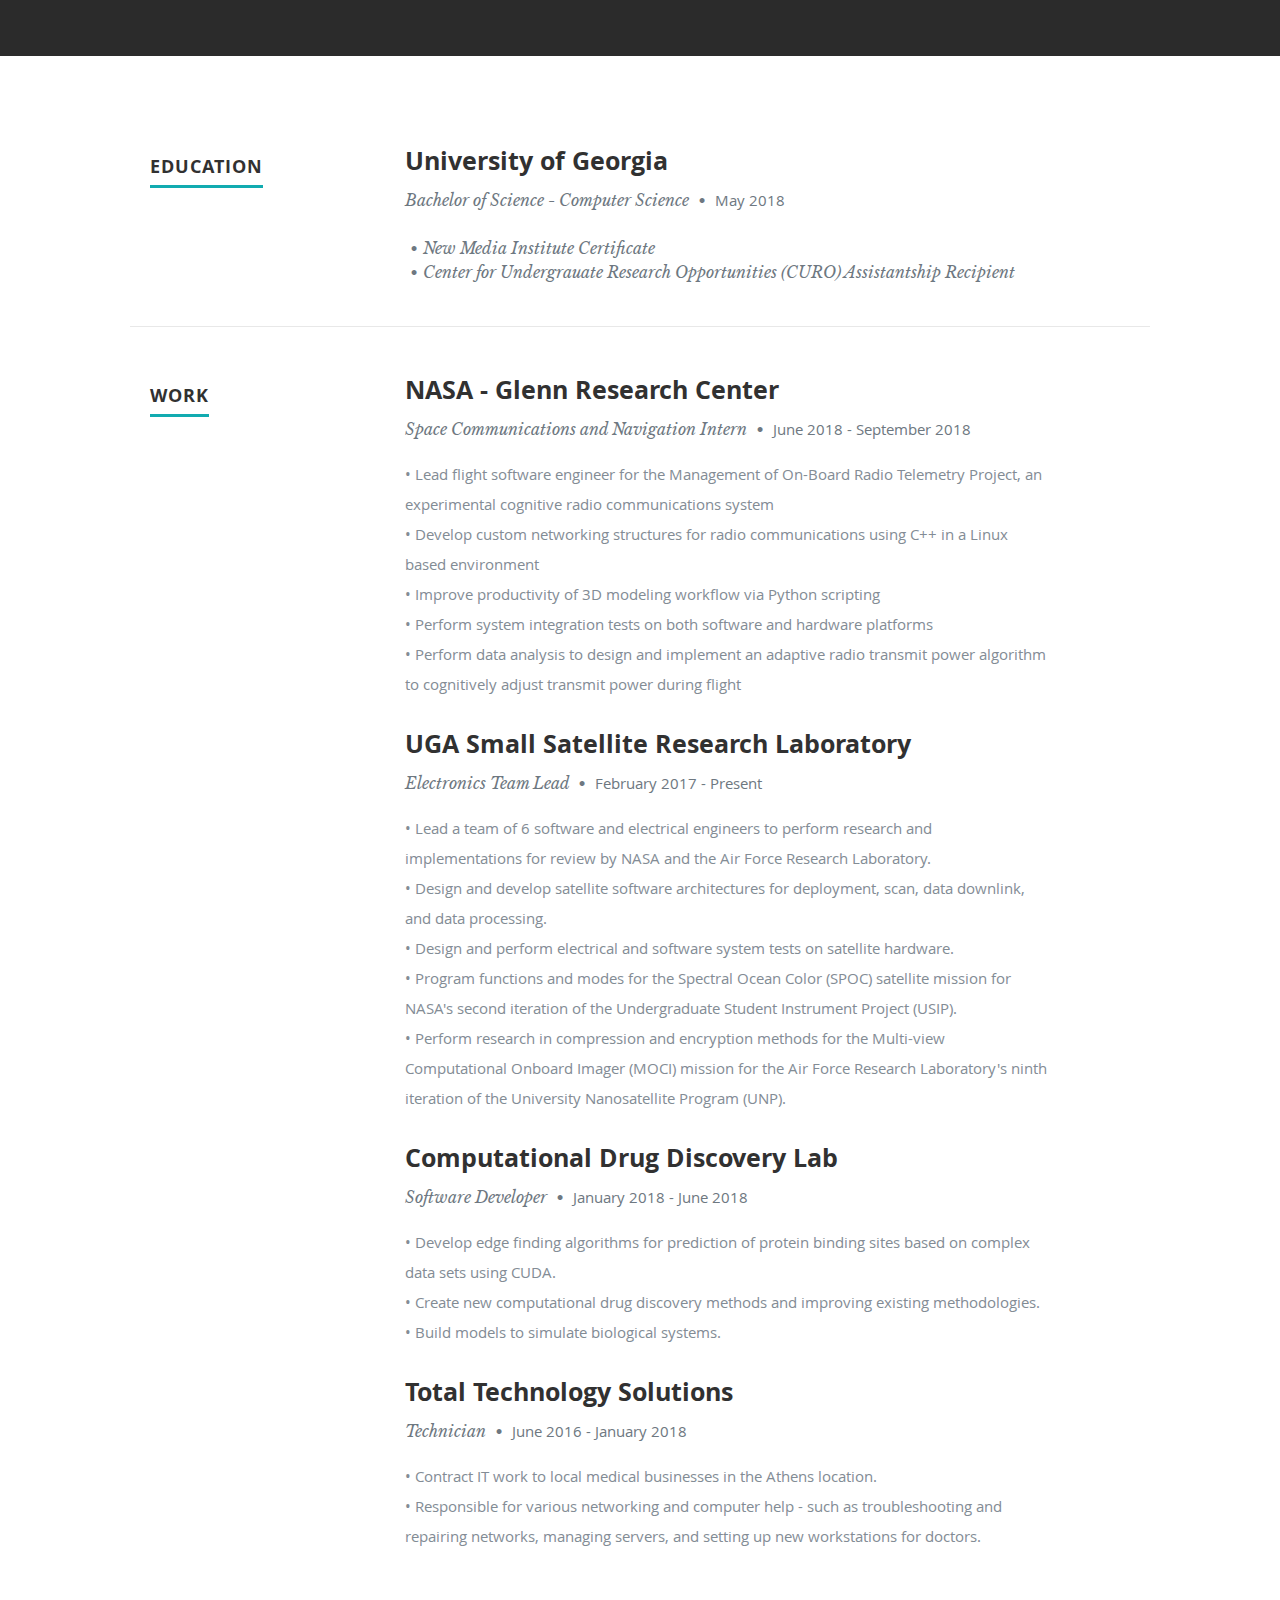
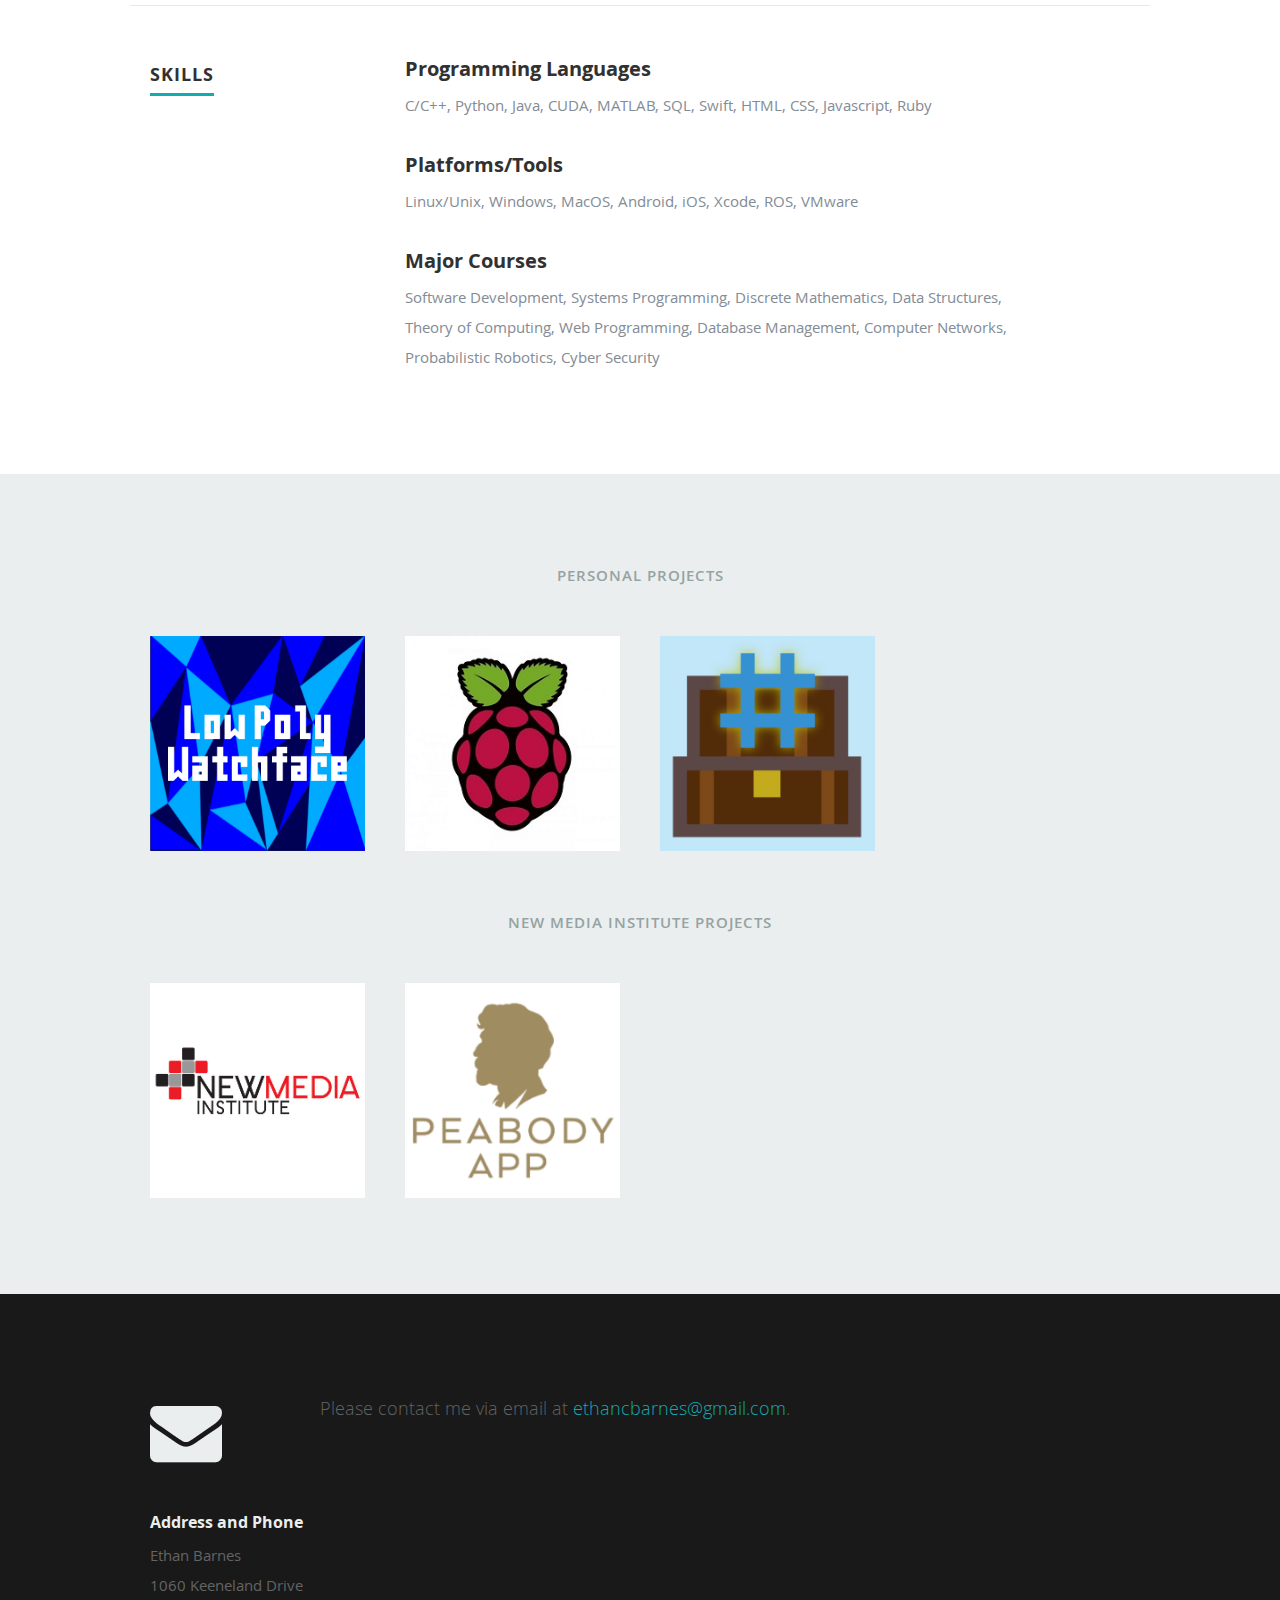
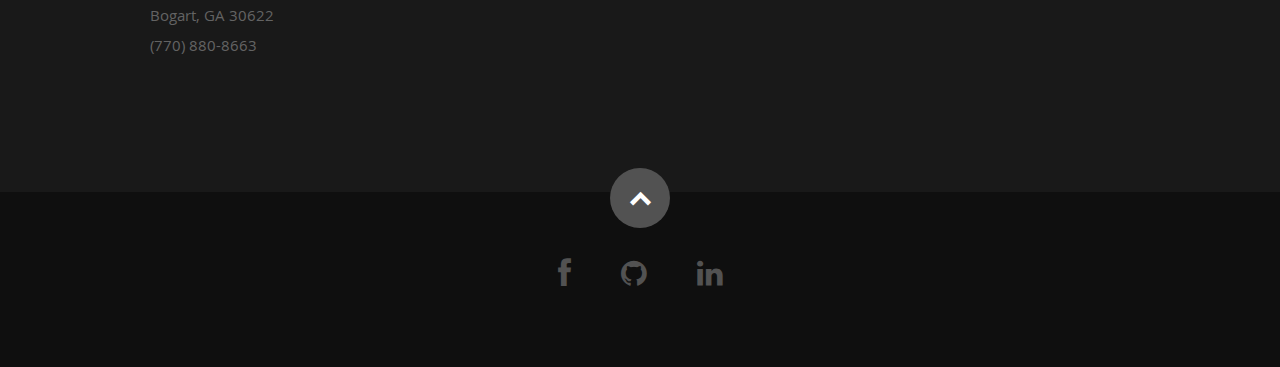
==== commit ffb66513: "updating index and resume" ====
--- a/index.html
+++ b/index.html
@@ -94,7 +94,7 @@
 
             <h2>About Me</h2>
 
-            <p>My name is Ethan Barnes, I am currently a fourth-year computer science student at the University of Georiga expecting to graduate in May 2018. At the moment, my interests are primarily in aerospace research and software development. I currently lead the electronics team at the UGA Small Satellite Research Laboratory (SSRL) where I lead a team of six software and electrical engineers to research and develop documents for review by NASA and the U.S. Air Force. I am also a UGA Center for Undergraduate Research Opprotunities (CURO)  Assistantship Recipient. My research includes finding optimal encryption and compression algorithms and techniques for ground support communication with small satellites. My research will be used directly with the SPOC and MOCI satellites, both of which are currently under development at SSRL.
+            <p>My name is Ethan Barnes, I am a recent graduate from the University of Georgia where I earned my bachelor's degree in computer science in May 2018. My interests are primarily in aerospace research and software development. I have the privilege to be an intern this summer at NASA's Glenn Research Center where I am working in the Space Communications and Navigation division. I am the lead flight software developer for the Management of On-Board Radio Telemetry Experiment where I am experimenting with the feasibility of cognitive communications in a near-space environment. My previous work includes working at the UGA Small Satellite Research Laboratory (SSRL) where I worked to research and develop documents for review by NASA and the U.S. Air Force. My undergraduate research included finding optimal encryption and compression algorithms and techniques for ground support communication with small satellites.
             </p>
 
             <div class="row">
@@ -171,6 +171,25 @@
          </div>
 
          <div class="nine columns main-col">
+             
+             <div class="row item">
+
+               <div class="twelve columns">
+
+                  <h3>NASA - Glenn Research Center</h3>
+                  <p class="info">Space Communications and Navigation Intern <span>&bull;</span> <em class="date">June 2018 - September 2018</em></p>
+
+                  <p>
+                  <span>&bull;</span> Lead flight software engineer for the Management of On-Board Radio Telemetry Project, an experimental cognitive radio communications system<br />
+                  <span>&bull;</span> Develop custom networking structures for radio communications using C++ in a Linux based environment<br />
+                  <span>&bull;</span> Improve productivity of 3D modeling workflow via Python scripting<br  />
+                  <span>&bull;</span> Perform system integration tests on both software and hardware platforms<br />
+                  <span>&bull;</span> Perform data analysis to design and implement an adaptive radio transmit power algorithm to cognitively adjust transmit power during flight<br />
+                  </p>
+
+               </div>
+
+            </div> <!-- item end -->
 
             <div class="row item">
 
@@ -196,7 +215,7 @@
                <div class="twelve columns">
 
                   <h3>Computational Drug Discovery Lab</h3>
-                  <p class="info">Software Developer <span>&bull;</span> <em class="date">January 2018 - Present</em></p>
+                  <p class="info">Software Developer <span>&bull;</span> <em class="date">January 2018 - June 2018</em></p>
 
                   <p>
                   <span>&bull;</span> Develop edge finding algorithms for prediction of protein binding sites based on complex data sets using CUDA.<br />
@@ -240,10 +259,10 @@
          <div class="nine columns main-col">
 
              <h4>Programming Languages</h4>
-             <p>C/C++, Java, Python, CUDA, Swift, HTML, CSS, Javascript, Ruby, SQL</p>
+             <p>C/C++, Python, Java, CUDA, MATLAB, SQL, Swift, HTML, CSS, Javascript, Ruby</p>
 
              <h4>Platforms/Tools</h4>
-             <p>Linux/Unix, Windows, MacOS, Android, iOS, Xcode, ROS</p>
+             <p>Linux/Unix, Windows, MacOS, Android, iOS, Xcode, ROS, VMware</p>
 
              <h4>Major Courses</h4>
              <p>Software Development, Systems Programming, Discrete Mathematics, Data Structures, Theory of Computing, Web Programming, Database Management, Computer Networks, Probabilistic Robotics, Cyber Security</p>
@@ -440,7 +459,7 @@
 		      </div>
 
             <div class="link-box">
-                <a href="https://peabodyapp.nmix.net" target="_blank">Project Website</a>
+                <a href="https://peabodyapp.mynmi.net" target="_blank">Project Website</a>
 		       <a class="popup-modal-dismiss">Close</a>
             </div>
 
